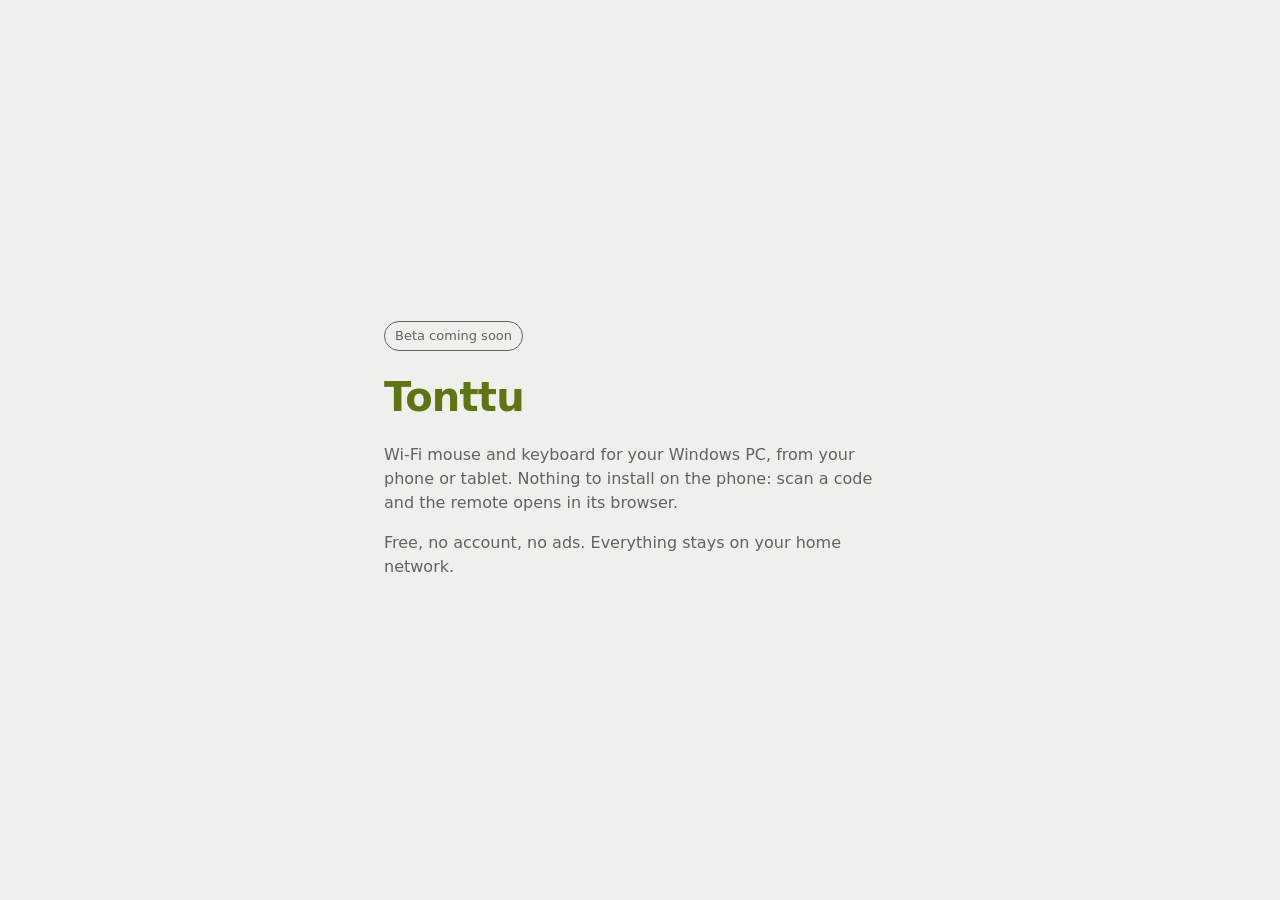
==== index.html @ bb08ebac "Placeholder site" ====
﻿<!doctype html>
<html lang="en">
<head>
<meta charset="utf-8">
<meta name="viewport" content="width=device-width, initial-scale=1">
<title>Tonttu</title>
<meta name="description" content="Tonttu: Wi-Fi mouse and keyboard for your Windows PC, from your phone or tablet.">
<style>
  :root { color-scheme: dark; --bg: #0A0B0D; --txt: #EDEEF0; --sub: #8B9099; --lime: #C8F135; }
  @media (prefers-color-scheme: light) { :root { color-scheme: light; --bg: #EFEFEB; --txt: #15161A; --sub: #5E636B; --lime: #5F7414; } }
  html, body { margin: 0; background: var(--bg); color: var(--txt); font: 16px/1.5 "Segoe UI Variable Text", "Segoe UI", system-ui, sans-serif; }
  main { min-height: 100vh; display: flex; flex-direction: column; justify-content: center; align-items: flex-start; gap: 16px; padding: 48px 24px; max-width: 560px; margin: 0 auto; box-sizing: border-box; }
  h1 { font-size: 40px; margin: 0; letter-spacing: -0.02em; }
  h1 span { color: var(--lime); }
  p { margin: 0; color: var(--sub); }
  .tag { font-size: 13px; padding: 4px 10px; border-radius: 999px; border: 1px solid var(--sub); color: var(--sub); }
</style>
</head>
<body>
<main>
  <span class="tag">Beta coming soon</span>
  <h1><span>Tonttu</span></h1>
  <p>Wi-Fi mouse and keyboard for your Windows PC, from your phone or tablet. Nothing to install on the phone: scan a code and the remote opens in its browser.</p>
  <p>Free, no account, no ads. Everything stays on your home network.</p>
</main>
</body>
</html>
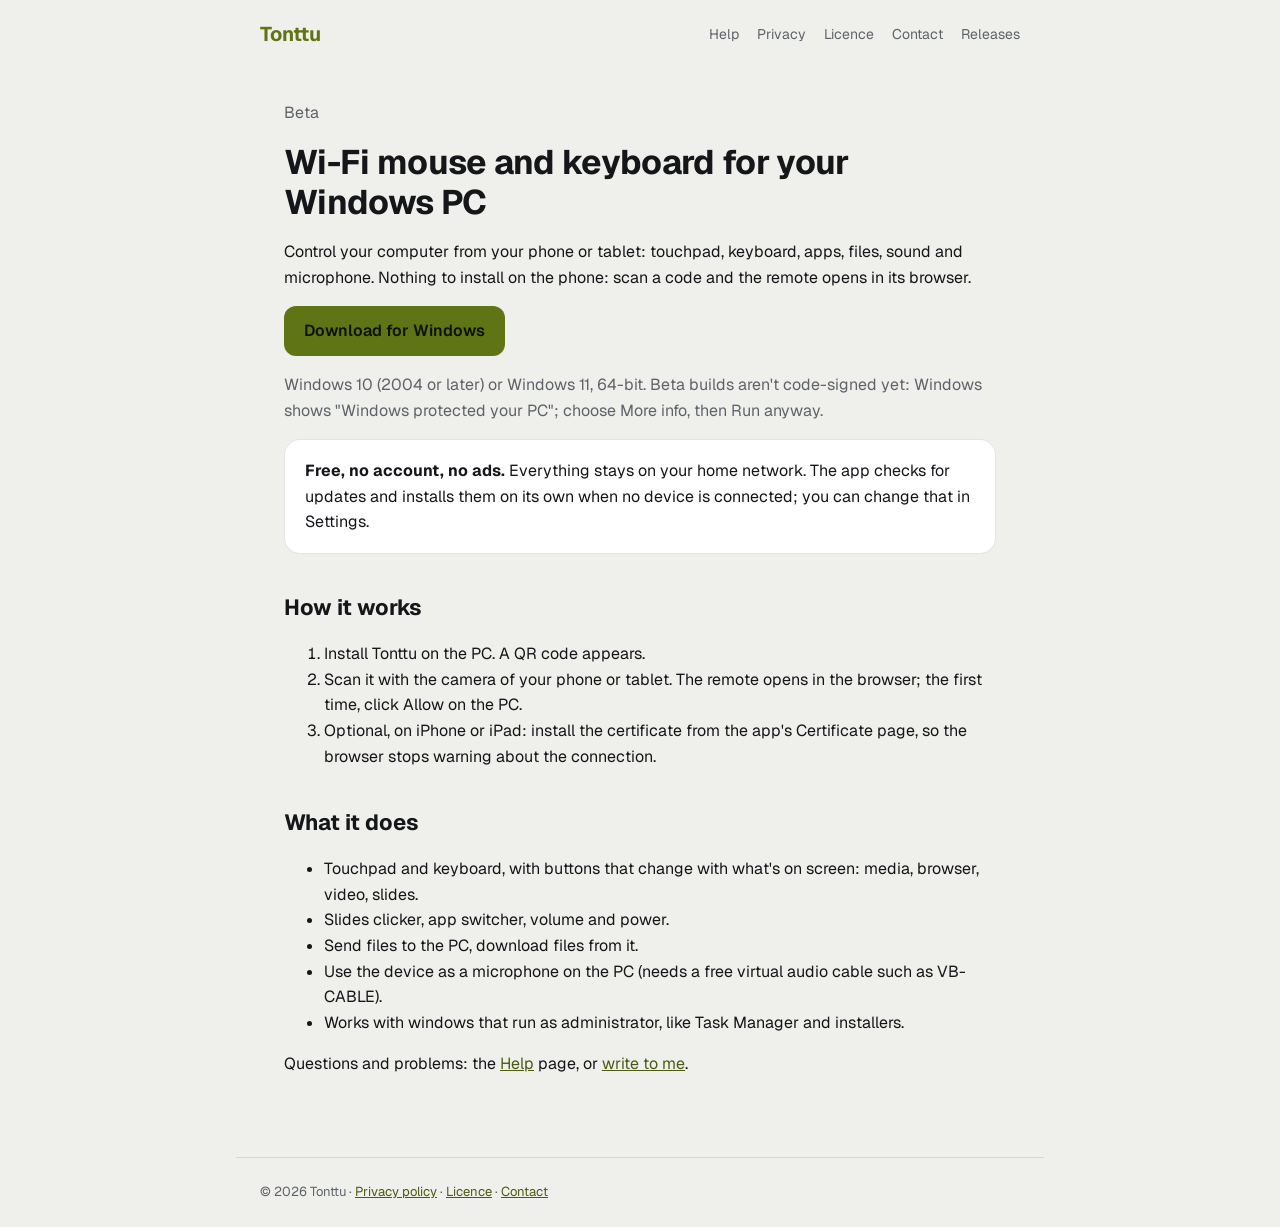
==== commit bc687059: "Update manifest: beta 1.0.1-beta.2" ====
--- a/index.html
+++ b/index.html
@@ -1,27 +1,72 @@
-﻿<!doctype html>
+<!doctype html>
 <html lang="en">
 <head>
 <meta charset="utf-8">
 <meta name="viewport" content="width=device-width, initial-scale=1">
-<title>Tonttu</title>
+<meta name="color-scheme" content="dark light">
+<title>Wi-Fi mouse and keyboard for your Windows PC · Tonttu</title>
 <meta name="description" content="Tonttu: Wi-Fi mouse and keyboard for your Windows PC, from your phone or tablet.">
+<link rel="stylesheet" href="/desktop/fonts.css">
 <style>
-  :root { color-scheme: dark; --bg: #0A0B0D; --txt: #EDEEF0; --sub: #8B9099; --lime: #C8F135; }
-  @media (prefers-color-scheme: light) { :root { color-scheme: light; --bg: #EFEFEB; --txt: #15161A; --sub: #5E636B; --lime: #5F7414; } }
-  html, body { margin: 0; background: var(--bg); color: var(--txt); font: 16px/1.5 "Segoe UI Variable Text", "Segoe UI", system-ui, sans-serif; }
-  main { min-height: 100vh; display: flex; flex-direction: column; justify-content: center; align-items: flex-start; gap: 16px; padding: 48px 24px; max-width: 560px; margin: 0 auto; box-sizing: border-box; }
-  h1 { font-size: 40px; margin: 0; letter-spacing: -0.02em; }
-  h1 span { color: var(--lime); }
-  p { margin: 0; color: var(--sub); }
-  .tag { font-size: 13px; padding: 4px 10px; border-radius: 999px; border: 1px solid var(--sub); color: var(--sub); }
+  :root { color-scheme: dark; --bg: #0A0B0D; --s1: #15161A; --line: rgba(255,255,255,0.09); --txt: #EDEEF0; --sub: #8B9099; --lime: #C8F135; --link: #C8F135; }
+  @media (prefers-color-scheme: light) { :root { color-scheme: light; --bg: #EFEFEB; --s1: #FFFFFF; --line: rgba(0,0,0,0.1); --txt: #15161A; --sub: #5E636B; --lime: #5F7414; --link: #4A5A10; } }
+  html, body { margin: 0; background: var(--bg); color: var(--txt); font: 16px/1.6 Geist, "Segoe UI Variable Text", "Segoe UI", system-ui, sans-serif; }
+  a { color: var(--link); }
+  header { display: flex; align-items: center; justify-content: space-between; gap: 16px; padding: 18px 24px; max-width: 760px; margin: 0 auto; }
+  header a.brand { font-weight: 700; font-size: 20px; color: var(--txt); text-decoration: none; }
+  header a.brand span { color: var(--lime); }
+  nav { display: flex; gap: 18px; flex-wrap: wrap; font-size: 14px; }
+  nav a { color: var(--sub); text-decoration: none; }
+  nav a:hover { color: var(--txt); }
+  main { max-width: 760px; margin: 0 auto; padding: 8px 24px 64px; box-sizing: border-box; }
+  h1 { font-size: 34px; line-height: 1.2; letter-spacing: -0.02em; margin: 16px 0 8px; }
+  h2 { font-size: 22px; margin: 36px 0 8px; }
+  h3 { font-size: 17px; margin: 24px 0 6px; }
+  p, li { color: var(--txt); }
+  table { border-collapse: collapse; width: 100%; margin: 12px 0; font-size: 15px; }
+  th, td { text-align: left; vertical-align: top; padding: 8px 10px; border-bottom: 1px solid var(--line); }
+  th { color: var(--sub); font-weight: 600; }
+  code { font-family: "Geist Mono", ui-monospace, Consolas, monospace; font-size: 14px; }
+  .btn { display: inline-block; padding: 12px 20px; border-radius: 12px; background: var(--lime); color: #0E1206; font-weight: 600; text-decoration: none; }
+  .sub { color: var(--sub); }
+  .card { background: var(--s1); border: 1px solid var(--line); border-radius: 16px; padding: 18px 20px; margin: 16px 0; }
+  footer { max-width: 760px; margin: 0 auto; padding: 24px; color: var(--sub); font-size: 13px; border-top: 1px solid var(--line); }
+  @media (max-width: 480px) { h1 { font-size: 28px; } header { flex-direction: column; align-items: flex-start; } }
 </style>
 </head>
 <body>
+<header>
+  <a class="brand" href="/"><span>Tonttu</span></a>
+  <nav><a href="/help">Help</a><a href="/privacy">Privacy</a><a href="/licence">Licence</a><a href="/contact">Contact</a><a href="https://github.com/vlinkevych/TonttuRemote/releases">Releases</a></nav>
+</header>
 <main>
-  <span class="tag">Beta coming soon</span>
-  <h1><span>Tonttu</span></h1>
-  <p>Wi-Fi mouse and keyboard for your Windows PC, from your phone or tablet. Nothing to install on the phone: scan a code and the remote opens in its browser.</p>
-  <p>Free, no account, no ads. Everything stays on your home network.</p>
+<p class="sub" style="margin:24px 0 0">Beta</p>
+<h1>Wi-Fi mouse and keyboard for your Windows PC</h1>
+<p>Control your computer from your phone or tablet: touchpad, keyboard, apps, files, sound and microphone. Nothing to install on the phone: scan a code and the remote opens in its browser.</p>
+<p><a class="btn" href="https://github.com/vlinkevych/TonttuRemote/releases/latest">Download for Windows</a></p>
+<p class="sub">Windows 10 (2004 or later) or Windows 11, 64-bit. Beta builds aren't code-signed yet: Windows shows "Windows protected your PC"; choose More info, then Run anyway.</p>
+
+<div class="card"><strong>Free, no account, no ads.</strong> Everything stays on your home network. The app checks for updates and installs them on its own when no device is connected; you can change that in Settings.</div>
+
+<h2>How it works</h2>
+<ol>
+  <li>Install Tonttu on the PC. A QR code appears.</li>
+  <li>Scan it with the camera of your phone or tablet. The remote opens in the browser; the first time, click Allow on the PC.</li>
+  <li>Optional, on iPhone or iPad: install the certificate from the app's Certificate page, so the browser stops warning about the connection.</li>
+</ol>
+
+<h2>What it does</h2>
+<ul>
+  <li>Touchpad and keyboard, with buttons that change with what's on screen: media, browser, video, slides.</li>
+  <li>Slides clicker, app switcher, volume and power.</li>
+  <li>Send files to the PC, download files from it.</li>
+  <li>Use the device as a microphone on the PC (needs a free virtual audio cable such as VB-CABLE).</li>
+  <li>Works with windows that run as administrator, like Task Manager and installers.</li>
+</ul>
+
+<p>Questions and problems: the <a href="/help">Help</a> page, or <a href="/contact">write to me</a>.</p>
+
 </main>
+<footer>© 2026 Tonttu · <a href="/privacy">Privacy policy</a> · <a href="/licence">Licence</a> · <a href="/contact">Contact</a></footer>
 </body>
 </html>
--- a/desktop/fonts.css
+++ b/desktop/fonts.css
@@ -0,0 +1,13 @@
+/* Geist and Geist Mono (SIL Open Font License, fonts/OFL.txt), served by the app itself. */
+@font-face {
+  font-family: Geist;
+  src: url("/desktop/fonts/Geist.woff2") format("woff2");
+  font-weight: 100 900;
+  font-display: swap;
+}
+@font-face {
+  font-family: "Geist Mono";
+  src: url("/desktop/fonts/GeistMono.woff2") format("woff2");
+  font-weight: 100 900;
+  font-display: swap;
+}
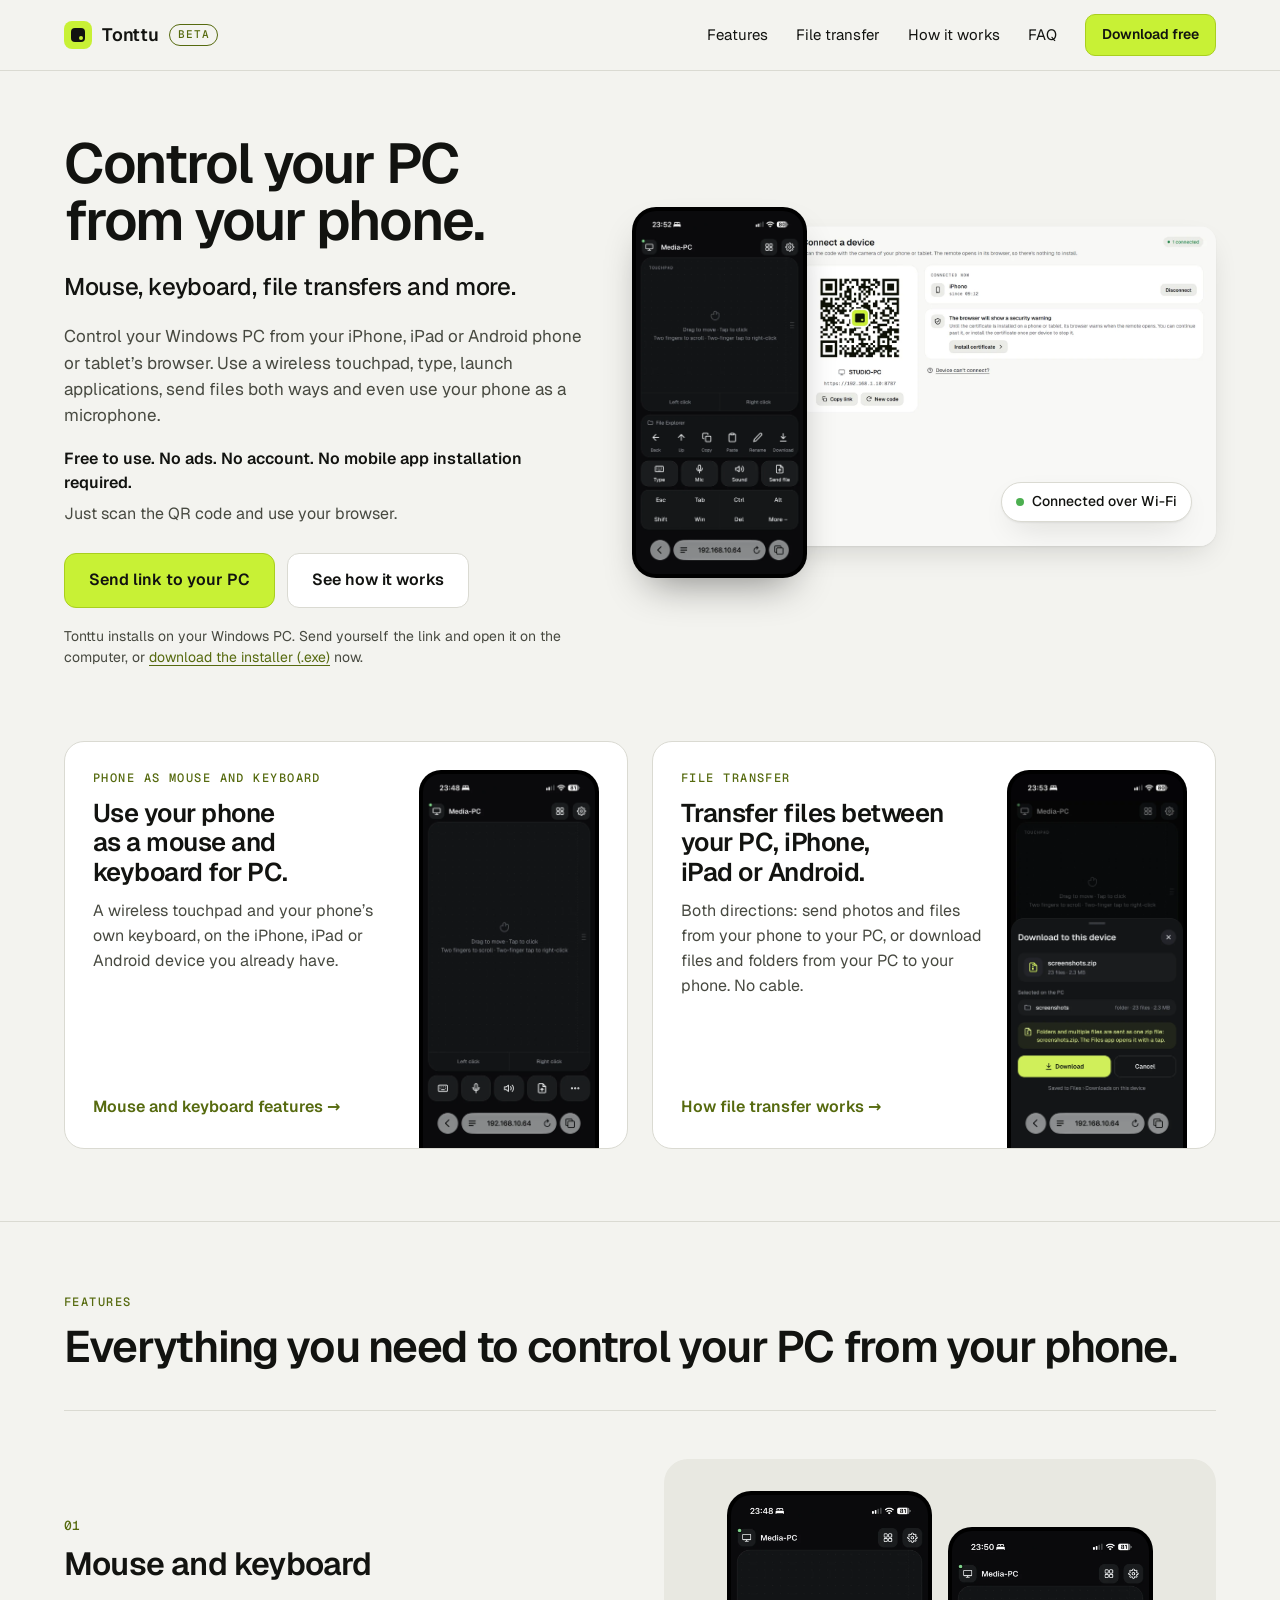
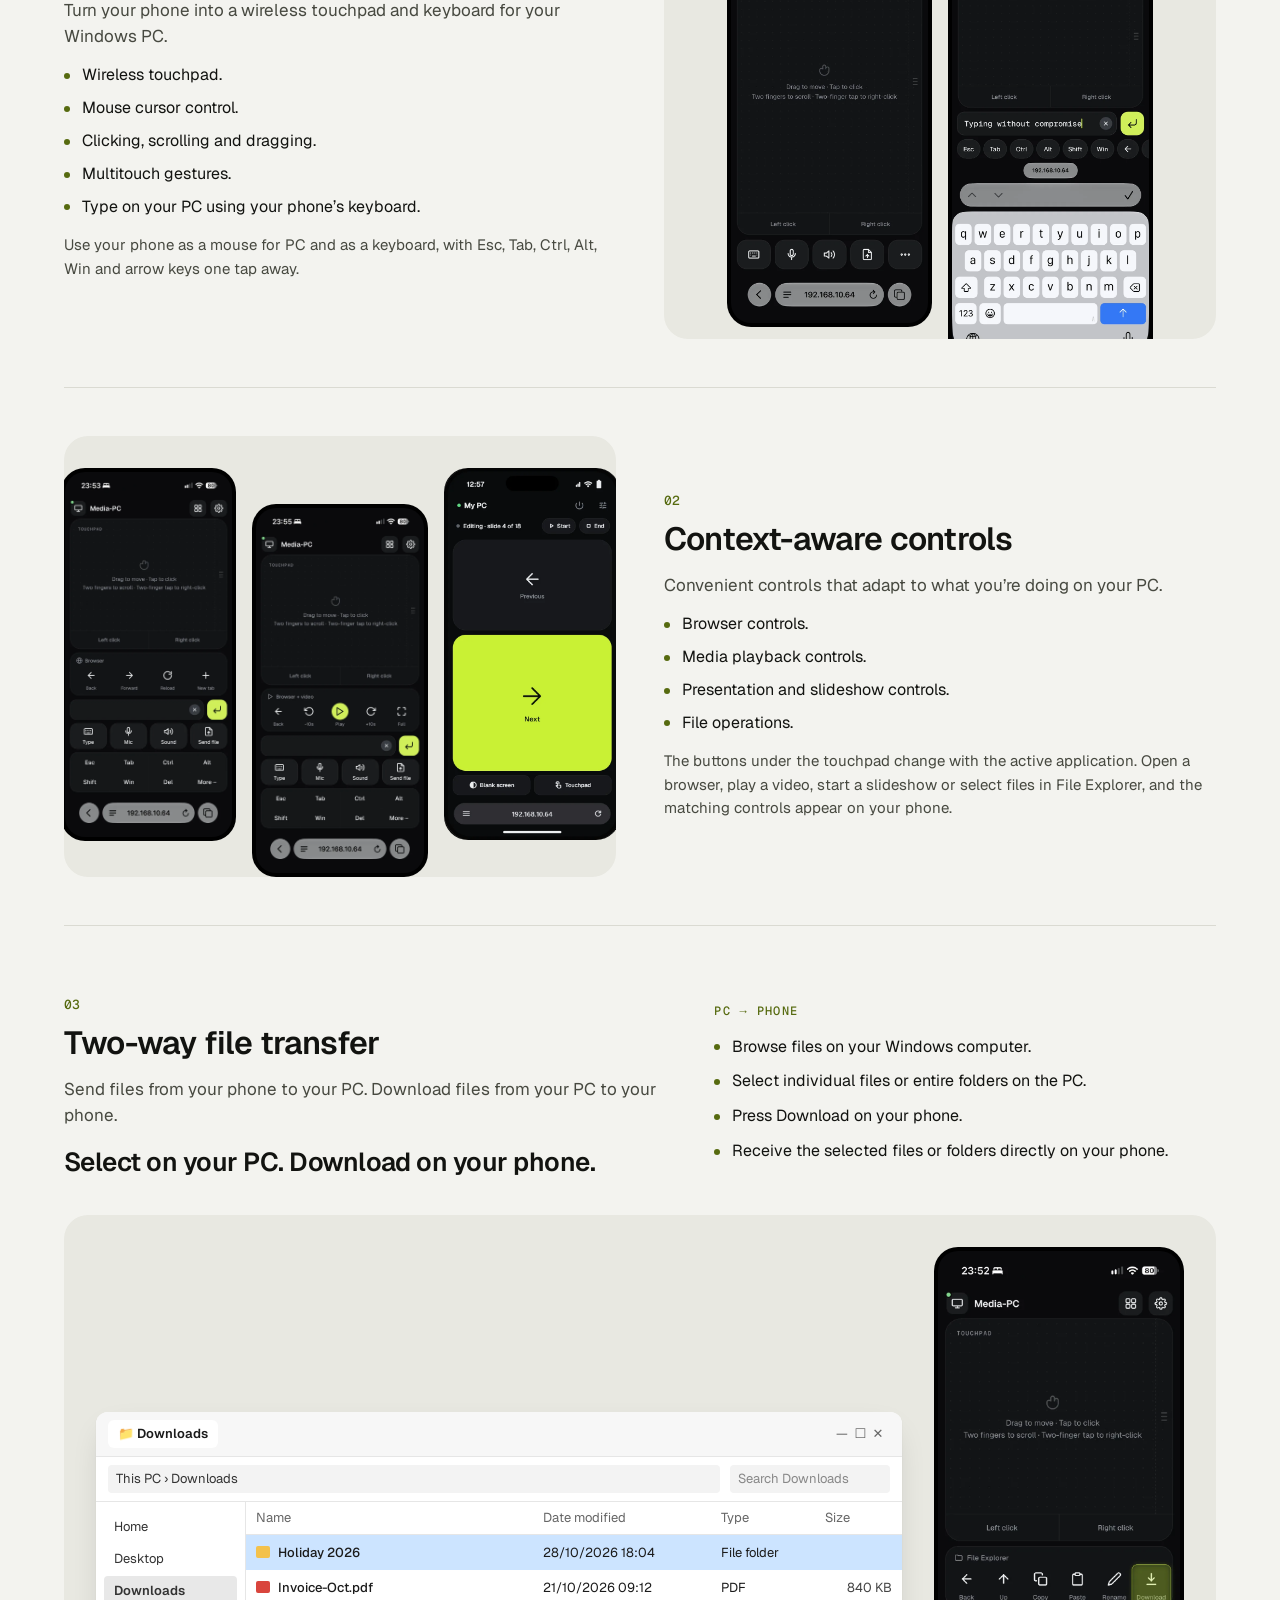
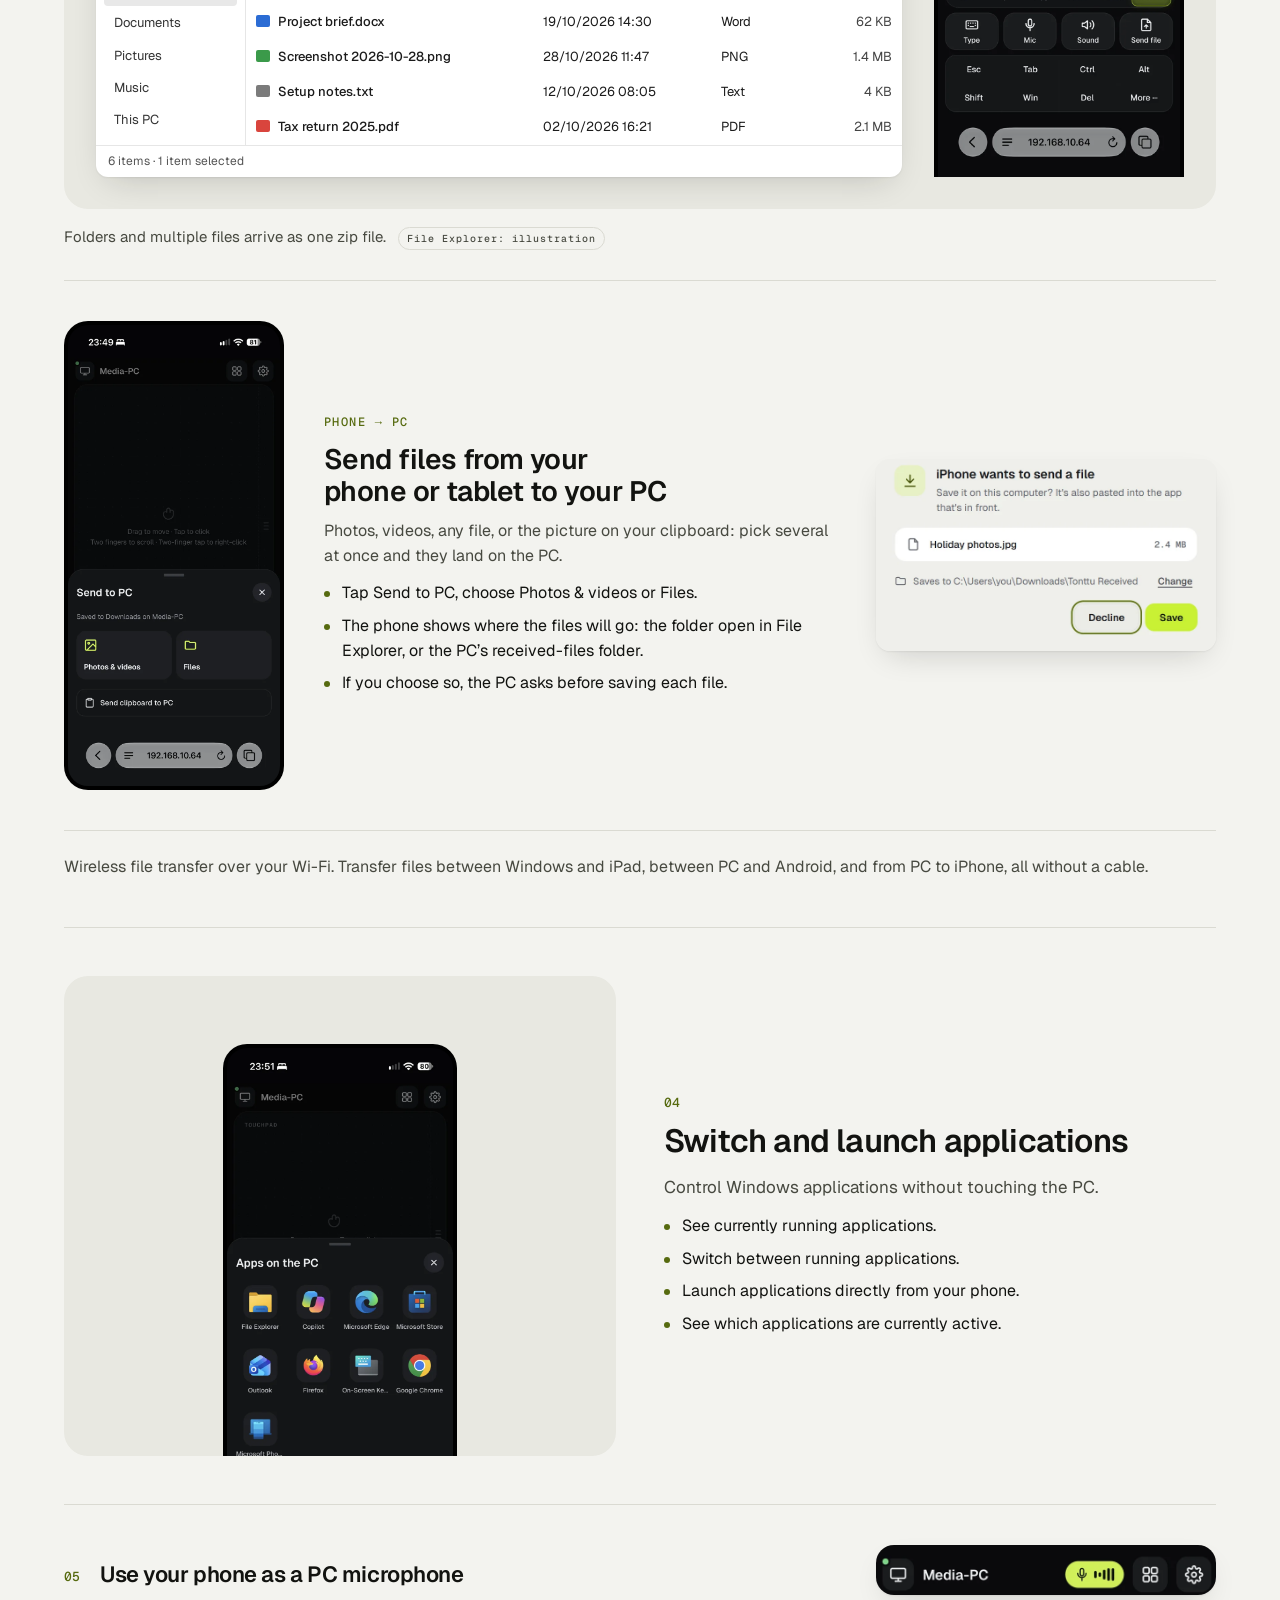
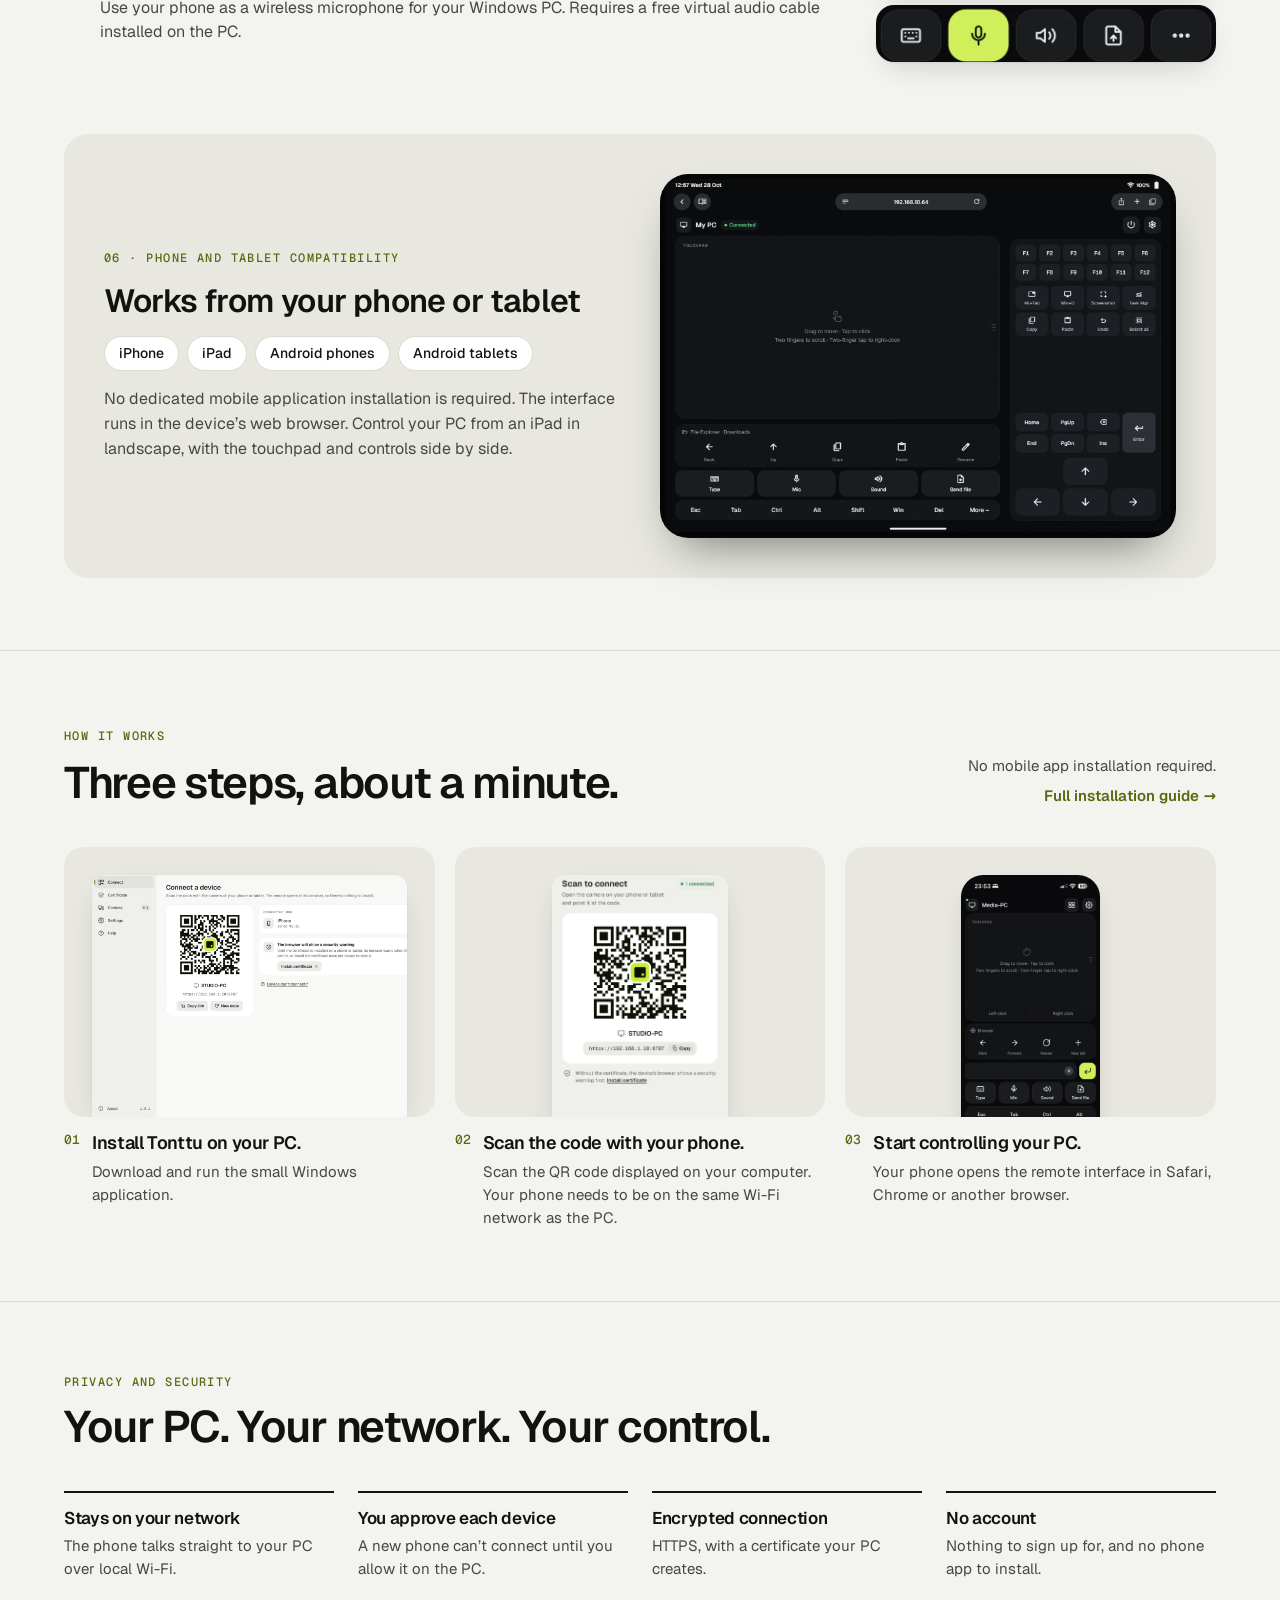
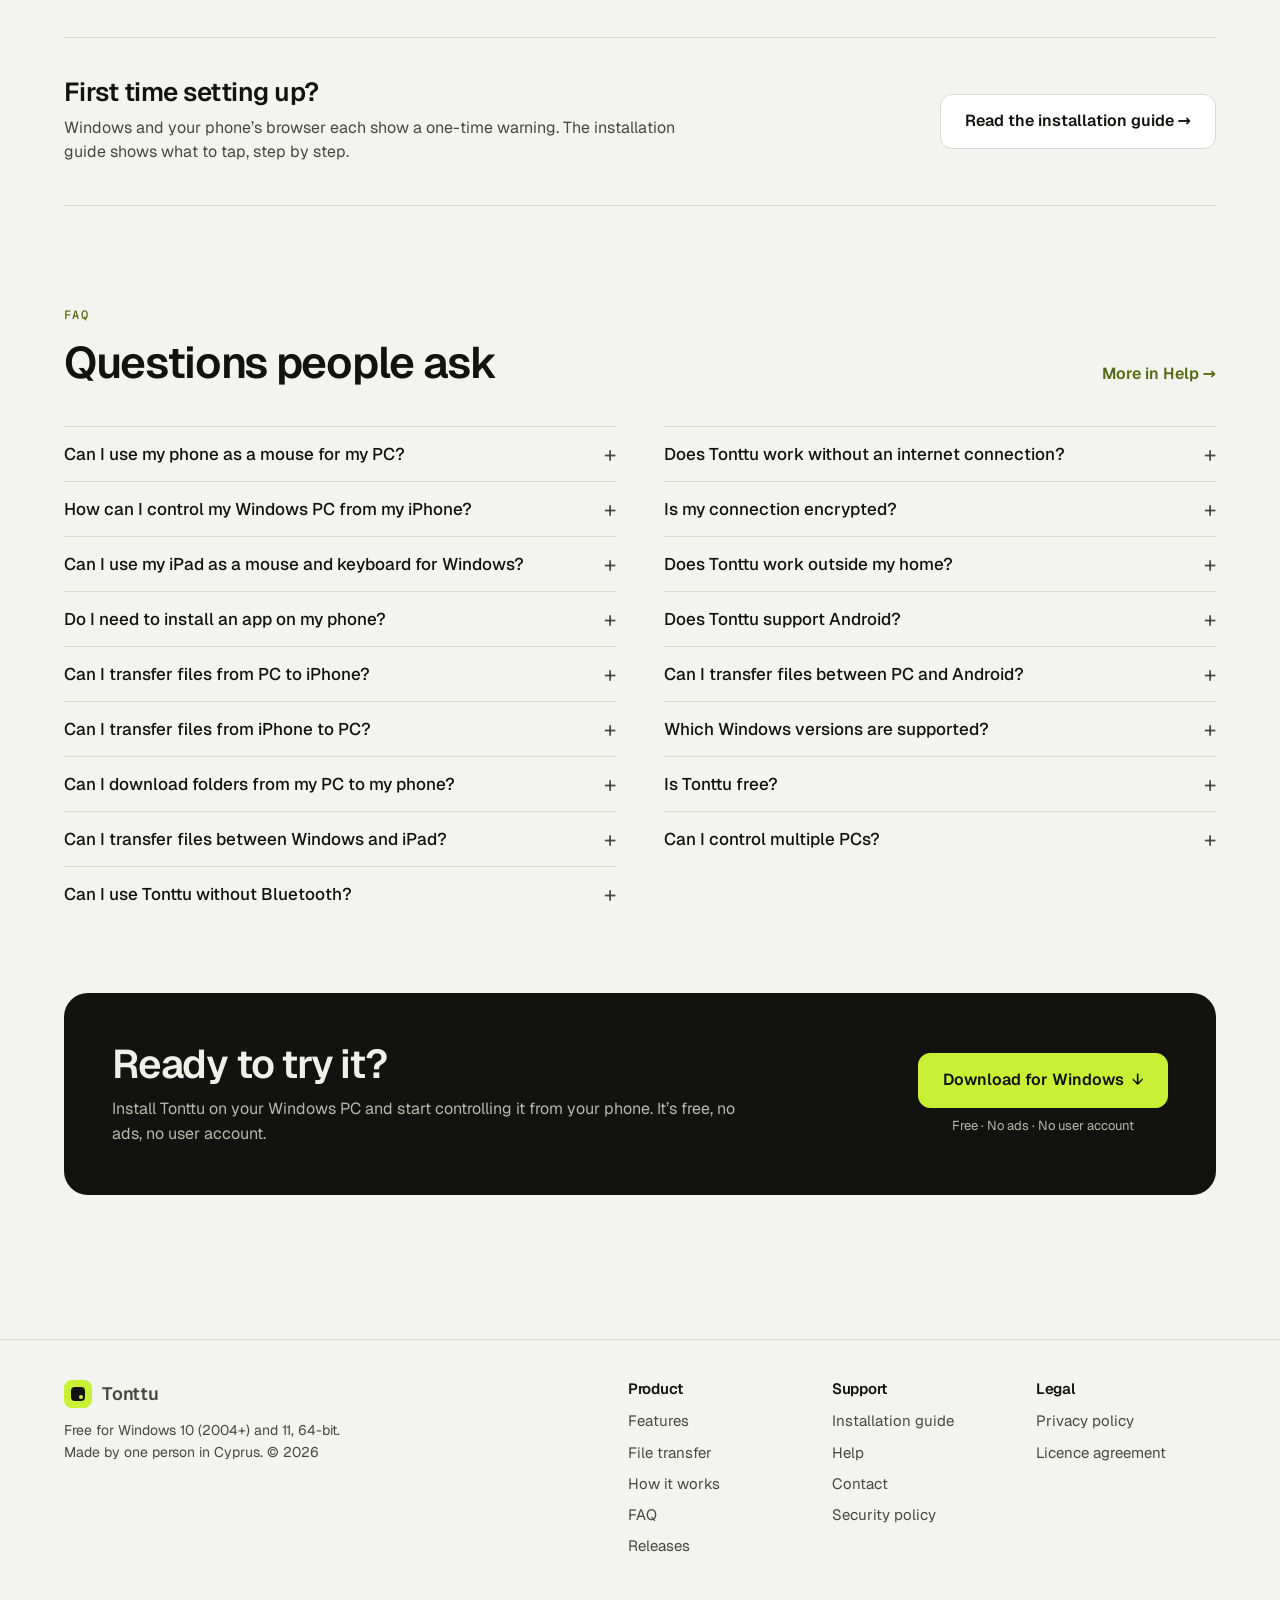
==== commit 0166b8b3: "Update manifest: beta 1.0.1-beta.3" ====
--- a/index.html
+++ b/index.html
@@ -1,72 +1,338 @@
 <!doctype html>
-<html lang="en">
+<html lang="en" data-releases="https://github.com/vlinkevych/TonttuRemote/releases">
 <head>
 <meta charset="utf-8">
 <meta name="viewport" content="width=device-width, initial-scale=1">
-<meta name="color-scheme" content="dark light">
-<title>Wi-Fi mouse and keyboard for your Windows PC · Tonttu</title>
-<meta name="description" content="Tonttu: Wi-Fi mouse and keyboard for your Windows PC, from your phone or tablet.">
+<meta name="color-scheme" content="light dark">
+<meta name="theme-color" content="#F3F3EF" media="(prefers-color-scheme: light)">
+<meta name="theme-color" content="#0A0B0D" media="(prefers-color-scheme: dark)">
+<title>Free Phone Mouse, Keyboard & File Transfer for PC | Tonttu</title>
+<meta name="description" content="Turn your iPhone, iPad or Android phone into a free wireless mouse and keyboard for your Windows PC, and transfer files both ways. No phone app required.">
+<link rel="canonical" href="https://tontturemote.app/">
+<meta property="og:title" content="Free Phone Mouse, Keyboard & File Transfer for PC | Tonttu">
+<meta property="og:description" content="Turn your iPhone, iPad or Android phone into a free wireless mouse and keyboard for your Windows PC, and transfer files both ways. No phone app required.">
+<meta property="og:url" content="https://tontturemote.app/">
+<meta property="og:type" content="website">
+<meta property="og:image" content="https://tontturemote.app/assets/img/pc-connect-light.webp">
+<link rel="icon" href="/favicon.ico" sizes="any">
+<link rel="icon" href="/favicon-32.png" type="image/png" sizes="32x32">
+<link rel="apple-touch-icon" href="/favicon.png">
 <link rel="stylesheet" href="/desktop/fonts.css">
-<style>
-  :root { color-scheme: dark; --bg: #0A0B0D; --s1: #15161A; --line: rgba(255,255,255,0.09); --txt: #EDEEF0; --sub: #8B9099; --lime: #C8F135; --link: #C8F135; }
-  @media (prefers-color-scheme: light) { :root { color-scheme: light; --bg: #EFEFEB; --s1: #FFFFFF; --line: rgba(0,0,0,0.1); --txt: #15161A; --sub: #5E636B; --lime: #5F7414; --link: #4A5A10; } }
-  html, body { margin: 0; background: var(--bg); color: var(--txt); font: 16px/1.6 Geist, "Segoe UI Variable Text", "Segoe UI", system-ui, sans-serif; }
-  a { color: var(--link); }
-  header { display: flex; align-items: center; justify-content: space-between; gap: 16px; padding: 18px 24px; max-width: 760px; margin: 0 auto; }
-  header a.brand { font-weight: 700; font-size: 20px; color: var(--txt); text-decoration: none; }
-  header a.brand span { color: var(--lime); }
-  nav { display: flex; gap: 18px; flex-wrap: wrap; font-size: 14px; }
-  nav a { color: var(--sub); text-decoration: none; }
-  nav a:hover { color: var(--txt); }
-  main { max-width: 760px; margin: 0 auto; padding: 8px 24px 64px; box-sizing: border-box; }
-  h1 { font-size: 34px; line-height: 1.2; letter-spacing: -0.02em; margin: 16px 0 8px; }
-  h2 { font-size: 22px; margin: 36px 0 8px; }
-  h3 { font-size: 17px; margin: 24px 0 6px; }
-  p, li { color: var(--txt); }
-  table { border-collapse: collapse; width: 100%; margin: 12px 0; font-size: 15px; }
-  th, td { text-align: left; vertical-align: top; padding: 8px 10px; border-bottom: 1px solid var(--line); }
-  th { color: var(--sub); font-weight: 600; }
-  code { font-family: "Geist Mono", ui-monospace, Consolas, monospace; font-size: 14px; }
-  .btn { display: inline-block; padding: 12px 20px; border-radius: 12px; background: var(--lime); color: #0E1206; font-weight: 600; text-decoration: none; }
-  .sub { color: var(--sub); }
-  .card { background: var(--s1); border: 1px solid var(--line); border-radius: 16px; padding: 18px 20px; margin: 16px 0; }
-  footer { max-width: 760px; margin: 0 auto; padding: 24px; color: var(--sub); font-size: 13px; border-top: 1px solid var(--line); }
-  @media (max-width: 480px) { h1 { font-size: 28px; } header { flex-direction: column; align-items: flex-start; } }
-</style>
+<link rel="stylesheet" href="/assets/site.css">
 </head>
 <body>
-<header>
-  <a class="brand" href="/"><span>Tonttu</span></a>
-  <nav><a href="/help">Help</a><a href="/privacy">Privacy</a><a href="/licence">Licence</a><a href="/contact">Contact</a><a href="https://github.com/vlinkevych/TonttuRemote/releases">Releases</a></nav>
+<header class="site-header">
+  <div class="wrap">
+    <div class="brand-group"><a class="brand" href="/"><span class="logo"><i></i></span><b>Tonttu</b></a>
+    <a class="beta" href="https://github.com/vlinkevych/TonttuRemote/releases" title="Tonttu is in beta. See the release notes.">BETA</a></div>
+    <button class="nav-toggle" type="button" aria-label="Menu" aria-expanded="false">☰</button>
+    <nav class="site-nav" aria-label="Site">
+      <a href="/#features">Features</a>
+      <a href="/#files">File transfer</a>
+      <a href="/#how">How it works</a>
+      <a href="/#faq">FAQ</a>
+      <a class="btn primary small" href="https://github.com/vlinkevych/TonttuRemote/releases/latest" data-dl-link data-umami-event="download" data-umami-event-place="header">Download free</a>
+    </nav>
+  </div>
 </header>
 <main>
-<p class="sub" style="margin:24px 0 0">Beta</p>
-<h1>Wi-Fi mouse and keyboard for your Windows PC</h1>
-<p>Control your computer from your phone or tablet: touchpad, keyboard, apps, files, sound and microphone. Nothing to install on the phone: scan a code and the remote opens in its browser.</p>
-<p><a class="btn" href="https://github.com/vlinkevych/TonttuRemote/releases/latest">Download for Windows</a></p>
-<p class="sub">Windows 10 (2004 or later) or Windows 11, 64-bit. Beta builds aren't code-signed yet: Windows shows "Windows protected your PC"; choose More info, then Run anyway.</p>
-
-<div class="card"><strong>Free, no account, no ads.</strong> Everything stays on your home network. The app checks for updates and installs them on its own when no device is connected; you can change that in Settings.</div>
-
-<h2>How it works</h2>
-<ol>
-  <li>Install Tonttu on the PC. A QR code appears.</li>
-  <li>Scan it with the camera of your phone or tablet. The remote opens in the browser; the first time, click Allow on the PC.</li>
-  <li>Optional, on iPhone or iPad: install the certificate from the app's Certificate page, so the browser stops warning about the connection.</li>
-</ol>
-
-<h2>What it does</h2>
-<ul>
-  <li>Touchpad and keyboard, with buttons that change with what's on screen: media, browser, video, slides.</li>
-  <li>Slides clicker, app switcher, volume and power.</li>
-  <li>Send files to the PC, download files from it.</li>
-  <li>Use the device as a microphone on the PC (needs a free virtual audio cable such as VB-CABLE).</li>
-  <li>Works with windows that run as administrator, like Task Manager and installers.</li>
-</ul>
-
-<p>Questions and problems: the <a href="/help">Help</a> page, or <a href="/contact">write to me</a>.</p>
+<section class="hero wrap">
+  <div class="hero-text">
+    <h1 class="h-display">Control your PC from your phone.</h1>
+    <p class="sub">Mouse, keyboard, file transfers and more.</p>
+    <p class="lead">Control your Windows PC from your iPhone, iPad or Android phone or tablet’s browser. Use a wireless touchpad, type, launch applications, send files both ways and even use your phone as a microphone.</p>
+    <p class="strong">Free to use. No ads. No account. No mobile app installation required.</p>
+    <p class="muted">Just scan the QR code and use your browser.</p>
+    <div class="cta-row">
+      <a class="btn primary" href="https://github.com/vlinkevych/TonttuRemote/releases/latest" data-dl-link data-dl-main data-umami-event="download" data-umami-event-place="hero">Download for Windows <span class="arrow">↓</span></a>
+      <a class="btn secondary" href="#how" data-umami-event="see-how">See how it works</a>
+    </div>
+    <p class="cta-note">Tonttu installs on your Windows PC. Send yourself the link and open it on the computer, or <a href="https://github.com/vlinkevych/TonttuRemote/releases/latest" data-dl-link>download the installer (.exe)</a> now.</p>
+  </div>
+  <div class="hero-visual">
+    <picture class="pc">
+      <source srcset="/assets/img/pc-connect-dark.webp" media="(prefers-color-scheme: dark)">
+      <img src="/assets/img/pc-connect-light.webp" width="1400" height="876" alt="Tonttu on Windows: the Connect page with the QR code and a connected iPhone" fetchpriority="high">
+    </picture>
+    <div class="phone"><img src="/assets/img/phone-explorer.webp" width="720" height="1565" alt="iPhone used as a mouse for a Windows PC, with File Explorer controls under the touchpad"></div>
+    <span class="pill"><span class="dot"></span>Connected over Wi-Fi</span>
+  </div>
+</section>
+
+<section class="cards wrap">
+  <a class="card" href="#mouse">
+    <div class="text">
+      <span class="eyebrow">Phone as mouse and keyboard</span>
+      <h2>Use your phone as a mouse and keyboard for PC.</h2>
+      <p class="muted">A wireless touchpad and your phone’s own keyboard, on the iPhone, iPad or Android device you already have.</p>
+      <span class="link">Mouse and keyboard features →</span>
+    </div>
+    <div class="shot"><img src="/assets/img/phone-touchpad.webp" width="720" height="1565" alt="The touchpad on the phone" loading="lazy"></div>
+  </a>
+  <a class="card" href="#files">
+    <div class="text">
+      <span class="eyebrow">File transfer</span>
+      <h2>Transfer files between your PC, iPhone, iPad or Android.</h2>
+      <p class="muted">Both directions: send photos and files from your phone to your PC, or download files and folders from your PC to your phone. No cable.</p>
+      <span class="link">How file transfer works →</span>
+    </div>
+    <div class="shot"><img src="/assets/img/phone-download.webp" width="720" height="1565" alt="Downloading a folder from the PC to the iPhone" loading="lazy"></div>
+  </a>
+</section>
+
+<section class="section" id="features">
+  <div class="wrap">
+    <div class="section-head">
+      <span class="eyebrow">Features</span>
+      <h2 class="h-section">Everything you need to control your PC from your phone.</h2>
+    </div>
+
+    <div class="feature" id="mouse">
+      <div class="text">
+        <span class="num">01</span>
+        <h3>Mouse and keyboard</h3>
+        <p class="lead">Turn your phone into a wireless touchpad and keyboard for your Windows PC.</p>
+        <ul>
+          <li>Wireless touchpad.</li>
+          <li>Mouse cursor control.</li>
+          <li>Clicking, scrolling and dragging.</li>
+          <li>Multitouch gestures.</li>
+          <li>Type on your PC using your phone’s keyboard.</li>
+        </ul>
+        <p class="note">Use your phone as a mouse for PC and as a keyboard, with Esc, Tab, Ctrl, Alt, Win and arrow keys one tap away.</p>
+      </div>
+      <div class="panel">
+        <div class="shot md up"><img src="/assets/img/phone-touchpad.webp" width="720" height="1565" alt="The touchpad: drag to move, tap to click, two fingers to scroll" loading="lazy"></div>
+        <div class="shot md"><img src="/assets/img/phone-keyboard.webp" width="720" height="1565" alt="Typing on the PC with the phone's keyboard" loading="lazy"></div>
+      </div>
+    </div>
+
+    <div class="feature flip">
+      <div class="text">
+        <span class="num">02</span>
+        <h3>Context-aware controls</h3>
+        <p class="lead">Convenient controls that adapt to what you’re doing on your PC.</p>
+        <ul>
+          <li>Browser controls.</li>
+          <li>Media playback controls.</li>
+          <li>Presentation and slideshow controls.</li>
+          <li>File operations.</li>
+        </ul>
+        <p class="note">The buttons under the touchpad change with the active application. Open a browser, play a video, start a slideshow or select files in File Explorer, and the matching controls appear on your phone.</p>
+      </div>
+      <div class="panel">
+        <div class="shot sm up"><img src="/assets/img/phone-browser.webp" width="720" height="1565" alt="Browser controls on the phone: back, forward, reload, new tab" loading="lazy"></div>
+        <div class="shot sm"><img src="/assets/img/phone-media.webp" width="720" height="1565" alt="Media playback controls for a video on the PC" loading="lazy"></div>
+        <div class="shot sm up mock"><img src="/assets/img/phone-slides.webp" width="584" height="1236" alt="Presentation remote: Previous and Next slide, blank screen (design mock-up)" loading="lazy"></div>
+      </div>
+    </div>
+
+    <div class="feature" id="files" style="display:block">
+      <div class="files-head">
+        <div class="text">
+          <span class="num">03</span>
+          <h3>Two-way file transfer</h3>
+          <p class="lead">Send files from your phone to your PC. Download files from your PC to your phone.</p>
+          <p class="tagline">Select on your PC. Download on your phone.</p>
+        </div>
+        <div>
+          <span class="eyebrow">PC → phone</span>
+          <ul class="steps" style="margin-top:12px">
+            <li>Browse files on your Windows computer.</li>
+            <li>Select individual files or entire folders on the PC.</li>
+            <li>Press Download on your phone.</li>
+            <li>Receive the selected files or folders directly on your phone.</li>
+          </ul>
+        </div>
+      </div>
+      <div class="files-demo">
+        <div class="explorer" role="img" aria-label="File Explorer on the PC with a folder selected">
+          <div class="bar"><span class="tab">📁 Downloads</span><span class="win">—☐✕</span></div>
+          <div class="addr"><span>This PC › Downloads</span><span class="search">Search Downloads</span></div>
+          <div class="body">
+            <div class="side"><span>Home</span><span>Desktop</span><span class="on">Downloads</span><span>Documents</span><span>Pictures</span><span>Music</span><span>This PC</span></div>
+            <table>
+              <thead><tr><th>Name</th><th>Date modified</th><th>Type</th><th>Size</th></tr></thead>
+              <tbody>
+                <tr class="sel"><td class="name"><span class="ic folder"></span>Holiday 2026</td><td>28/10/2026 18:04</td><td>File folder</td><td class="size"></td></tr>
+                <tr><td class="name"><span class="ic pdf"></span>Invoice-Oct.pdf</td><td>21/10/2026 09:12</td><td>PDF</td><td class="size">840 KB</td></tr>
+                <tr><td class="name"><span class="ic docx"></span>Project brief.docx</td><td>19/10/2026 14:30</td><td>Word</td><td class="size">62 KB</td></tr>
+                <tr><td class="name"><span class="ic png"></span>Screenshot 2026-10-28.png</td><td>28/10/2026 11:47</td><td>PNG</td><td class="size">1.4 MB</td></tr>
+                <tr><td class="name"><span class="ic"></span>Setup notes.txt</td><td>12/10/2026 08:05</td><td>Text</td><td class="size">4 KB</td></tr>
+                <tr><td class="name"><span class="ic pdf"></span>Tax return 2025.pdf</td><td>02/10/2026 16:21</td><td>PDF</td><td class="size">2.1 MB</td></tr>
+              </tbody>
+            </table>
+          </div>
+          <div class="status">6 items · 1 item selected</div>
+        </div>
+        <div class="shot"><img src="/assets/img/phone-explorer-tap.webp" width="720" height="1565" alt="The phone shows File Explorer controls; a tap on Download starts the transfer" loading="lazy"></div>
+      </div>
+      <p class="caption">Folders and multiple files arrive as one zip file. <span class="provisional" style="margin-left:8px">File Explorer: illustration</span></p>
+      <div class="send-row">
+        <div class="shot"><img src="/assets/img/phone-send.webp" width="720" height="1565" alt="Send to PC on the phone: photos and videos, files, or the clipboard" loading="lazy"></div>
+        <div class="text">
+          <span class="eyebrow">Phone → PC</span>
+          <h4>Send files from your phone or tablet to your PC</h4>
+          <p class="muted">Photos, videos, any file, or the picture on your clipboard: pick several at once and they land on the PC.</p>
+          <ul class="steps">
+            <li>Tap Send to PC, choose Photos &amp; videos or Files.</li>
+            <li>The phone shows where the files will go: the folder open in File Explorer, or the PC’s received-files folder.</li>
+            <li>If you choose so, the PC asks before saving each file.</li>
+          </ul>
+        </div>
+        <picture class="dialog">
+          <source srcset="/assets/img/pc-dialog-file-dark.webp" media="(prefers-color-scheme: dark)">
+          <img src="/assets/img/pc-dialog-file-light.webp" width="772" height="434" alt="The PC asks: Save or Decline an incoming file, showing its name, size and destination folder" loading="lazy">
+        </picture>
+      </div>
+      <p class="wide-note">Wireless file transfer over your Wi-Fi. Transfer files between Windows and iPad, between PC and Android, and from PC to iPhone, all without a cable.</p>
+    </div>
+
+    <div class="feature flip" id="apps">
+      <div class="text">
+        <span class="num">04</span>
+        <h3>Switch and launch applications</h3>
+        <p class="lead">Control Windows applications without touching the PC.</p>
+        <ul>
+          <li>See currently running applications.</li>
+          <li>Switch between running applications.</li>
+          <li>Launch applications directly from your phone.</li>
+          <li>See which applications are currently active.</li>
+        </ul>
+      </div>
+      <div class="panel">
+        <div class="shot lg"><img src="/assets/img/phone-apps.webp" width="720" height="1565" alt="Apps on the PC: switch to a running app or launch a pinned one" loading="lazy"></div>
+      </div>
+    </div>
+
+    <div class="row-feature" id="mic">
+      <div class="text">
+        <span class="num">05</span>
+        <div>
+          <h3>Use your phone as a PC microphone</h3>
+          <p class="muted">Use your phone as a wireless microphone for your Windows PC. Requires a free virtual audio cable installed on the PC.</p>
+        </div>
+      </div>
+      <div class="mic-shots"><img src="/assets/img/phone-mic-head.webp" width="720" height="104" alt="The phone's header while the microphone is on: a live level indicator next to the PC name" loading="lazy"><img src="/assets/img/phone-mic-bar.webp" width="720" height="122" alt="The button bar with the Mic button pressed" loading="lazy"></div>
+    </div>
+
+    <div class="compat" id="devices">
+      <div class="text">
+        <span class="eyebrow">06 · Phone and tablet compatibility</span>
+        <h3>Works from your phone or tablet</h3>
+        <div class="chips"><span>iPhone</span><span>iPad</span><span>Android phones</span><span>Android tablets</span></div>
+        <p class="muted">No dedicated mobile application installation is required. The interface runs in the device’s web browser. Control your PC from an iPad in landscape, with the touchpad and controls side by side.</p>
+      </div>
+      <div class="shot ipad"><img src="/assets/img/ipad-landscape.webp" width="1512" height="1065" alt="The remote on an iPad in landscape: touchpad and File Explorer controls on the left, function keys, shortcuts and arrows on the right (design mock-up)" loading="lazy"></div>
+    </div>
+  </div>
+</section>
+
+<section class="section" id="how">
+  <div class="wrap">
+    <div class="section-head row">
+      <div>
+        <span class="eyebrow">How it works</span>
+        <h2 class="h-section" style="margin-top:12px">Three steps, about a minute.</h2>
+      </div>
+      <div class="aside"><span>No mobile app installation required.</span><a class="link" href="/install" data-umami-event="install-guide" data-umami-event-place="how">Full installation guide →</a></div>
+    </div>
+    <div class="how">
+      <div class="step">
+        <div class="frame">
+          <picture><source srcset="/assets/img/pc-connect-dark.webp" media="(prefers-color-scheme: dark)"><img class="pc" src="/assets/img/pc-connect-light.webp" width="1400" height="876" alt="Tonttu installed on Windows" loading="lazy"></picture>
+        </div>
+        <div class="step-text"><span class="num">01</span><div><h3>Install Tonttu on your PC.</h3><p>Download and run the small Windows application.</p></div></div>
+      </div>
+      <div class="step">
+        <div class="frame">
+          <picture><source srcset="/assets/img/pc-qr-window-dark.webp" media="(prefers-color-scheme: dark)"><img class="qr" src="/assets/img/pc-qr-window-light.webp" width="737" height="1120" alt="The QR code window on the PC" loading="lazy"></picture>
+        </div>
+        <div class="step-text"><span class="num">02</span><div><h3>Scan the code with your phone.</h3><p>Scan the QR code displayed on your computer. Your phone needs to be on the same Wi-Fi network as the PC.</p></div></div>
+      </div>
+      <div class="step">
+        <div class="frame"><img class="phone" src="/assets/img/phone-browser.webp" width="720" height="1565" alt="The remote open in the phone's browser" loading="lazy"></div>
+        <div class="step-text"><span class="num">03</span><div><h3>Start controlling your PC.</h3><p>Your phone opens the remote interface in Safari, Chrome or another browser.</p></div></div>
+      </div>
+    </div>
+  </div>
+</section>
+
+<section class="section" id="privacy">
+  <div class="wrap">
+    <div class="section-head">
+      <span class="eyebrow">Privacy and security</span>
+      <h2 class="h-section">Your PC. Your network. Your control.</h2>
+    </div>
+    <div class="privacy">
+      <div><h3>Stays on your network</h3><p>The phone talks straight to your PC over local Wi-Fi.</p></div>
+      <div><h3>You approve each device</h3><p>A new phone can’t connect until you allow it on the PC.</p></div>
+      <div><h3>Encrypted connection</h3><p>HTTPS, with a certificate your PC creates.</p></div>
+      <div><h3>No account</h3><p>Nothing to sign up for, and no phone app to install.</p></div>
+    </div>
+    <div class="setup-row">
+      <div>
+        <h2>First time setting up?</h2>
+        <p>Windows and your phone’s browser each show a one-time warning. The installation guide shows what to tap, step by step.</p>
+      </div>
+      <a class="btn secondary" href="/install" data-umami-event="install-guide" data-umami-event-place="setup">Read the installation guide →</a>
+    </div>
+  </div>
+</section>
+
+<section class="section" id="faq" style="border-top:0;padding-top:24px">
+  <div class="wrap">
+    <div class="section-head row">
+      <div><span class="eyebrow">FAQ</span><h2 class="h-section" style="margin-top:12px">Questions people ask</h2></div>
+      <a class="link" href="/help" data-umami-event="help-link" data-umami-event-place="faq">More in Help →</a>
+    </div>
+    <div class="faq">
+      <details><summary><h3>Can I use my phone as a mouse for my PC?</h3></summary><p class="answer">Yes. Tonttu turns your phone screen into a touchpad for Windows: drag to move the cursor, tap to click, two fingers to scroll or right-click.</p></details>
+      <details><summary><h3>Does Tonttu work without an internet connection?</h3></summary><p class="answer">Yes. The phone and the PC talk over your local network, so they only need to be on the same Wi-Fi.</p></details>
+      <details><summary><h3>How can I control my Windows PC from my iPhone?</h3></summary><p class="answer">Install Tonttu on the PC, scan the QR code with the iPhone camera and allow the device on the PC. The remote opens in Safari.</p></details>
+      <details><summary><h3>Is my connection encrypted?</h3></summary><p class="answer">Yes. The connection uses HTTPS with a certificate your PC creates. That’s why the browser shows a warning the first time.</p></details>
+      <details><summary><h3>Can I use my iPad as a mouse and keyboard for Windows?</h3></summary><p class="answer">Yes. The remote works in Safari on iPad, with a landscape layout that keeps the touchpad and keys on screen together.</p></details>
+      <details><summary><h3>Does Tonttu work outside my home?</h3></summary><p class="answer">No. The phone and the PC need to be on the same network. Nothing goes over the internet.</p></details>
+      <details><summary><h3>Do I need to install an app on my phone?</h3></summary><p class="answer">No. The remote is a web page served by your PC and opens in your phone’s browser.</p></details>
+      <details><summary><h3>Does Tonttu support Android?</h3></summary><p class="answer">Yes. The remote opens in Chrome on Android phones and tablets, with the same touchpad, keyboard and controls.</p></details>
+      <details><summary><h3>Can I transfer files from PC to iPhone?</h3></summary><p class="answer">Yes. Select a file in File Explorer on the PC, then tap Download on the phone. It’s saved to Files › Downloads.</p></details>
+      <details><summary><h3>Can I transfer files between PC and Android?</h3></summary><p class="answer">Yes, both ways. Send to PC uploads from the phone, and Download saves files from the PC to the phone’s Downloads.</p></details>
+      <details><summary><h3>Can I transfer files from iPhone to PC?</h3></summary><p class="answer">Yes. Tap Send to PC and pick photos, videos or files. They land in the folder open on the PC, or in its received-files folder.</p></details>
+      <details><summary><h3>Which Windows versions are supported?</h3></summary><p class="answer">Windows 10 (version 2004 or later) and Windows 11, 64-bit.</p></details>
+      <details><summary><h3>Can I download folders from my PC to my phone?</h3></summary><p class="answer">Yes. Folders and multiple files are sent as one zip file, which the Files app opens with a tap.</p></details>
+      <details><summary><h3>Is Tonttu free?</h3></summary><p class="answer">Yes. It’s free, no ads, no user account.</p></details>
+      <details><summary><h3>Can I transfer files between Windows and iPad?</h3></summary><p class="answer">Yes, in both directions, the same way as on iPhone.</p></details>
+      <details><summary><h3>Can I control multiple PCs?</h3></summary><p class="answer">Install Tonttu on each PC. Each one shows its own QR code, and the remote shows the name of the PC it’s connected to.</p></details>
+      <details><summary><h3>Can I use Tonttu without Bluetooth?</h3></summary><p class="answer">Yes. Tonttu uses Wi-Fi, not Bluetooth, so there is nothing to pair in Bluetooth settings.</p></details>
+    </div>
+
+    <div class="cta">
+      <div>
+        <h2>Ready to try it?</h2>
+        <p>Install Tonttu on your Windows PC and start controlling it from your phone. It’s free, no ads, no user account.</p>
+      </div>
+      <div class="side">
+        <a class="btn primary" href="https://github.com/vlinkevych/TonttuRemote/releases/latest" data-dl-link data-umami-event="download" data-umami-event-place="bottom">Download for Windows <span class="arrow">↓</span></a>
+        <span class="muted">Free · No ads · No user account</span>
+      </div>
+    </div>
+  </div>
+</section>
 
 </main>
-<footer>© 2026 Tonttu · <a href="/privacy">Privacy policy</a> · <a href="/licence">Licence</a> · <a href="/contact">Contact</a></footer>
+<footer class="site-footer">
+  <div class="wrap">
+    <div class="brand-col">
+      <a class="brand" href="/"><span class="logo"><i></i></span><b>Tonttu</b></a>
+      <p>Free for Windows 10 (2004+) and 11, 64-bit.<br>Made by one person in Cyprus. © 2026</p>
+    </div>
+    <div><h4>Product</h4><ul><li><a href="/#features">Features</a></li><li><a href="/#files">File transfer</a></li><li><a href="/#how">How it works</a></li><li><a href="/#faq">FAQ</a></li><li><a href="https://github.com/vlinkevych/TonttuRemote/releases" data-umami-event="releases-link">Releases</a></li></ul></div>
+    <div><h4>Support</h4><ul><li><a href="/install">Installation guide</a></li><li><a href="/help" data-umami-event="help-link" data-umami-event-place="footer">Help</a></li><li><a href="/contact">Contact</a></li><li><a href="https://github.com/vlinkevych/TonttuRemote/blob/main/SECURITY.md">Security policy</a></li></ul></div>
+    <div><h4>Legal</h4><ul><li><a href="/privacy">Privacy policy</a></li><li><a href="/licence">Licence agreement</a></li></ul></div>
+  </div>
+</footer>
+<script src="/assets/site.js" defer></script>
+
+
 </body>
 </html>
--- a/assets/site.css
+++ b/assets/site.css
@@ -0,0 +1,395 @@
+/* Tonttu website. Tokens from design/website-design (handoff README); theme follows the system. */
+:root {
+  color-scheme: light dark;
+  --bg: #F3F3EF; --surface: #FFFFFF; --ink: #121310; --muted: #474940; --line: #DADAD2; --soft: #E8E8E1;
+  --accent: #566A0F; --lime: #C8F135; --onlime: #121310; --limeEdge: #A9CF1F; --tint: #F5F9E3; --tintEdge: #E2EBBF;
+  --shot: 0 1px 2px rgba(20,22,15,.06), 0 12px 32px -12px rgba(20,22,15,.2);
+  --danger: #B3261E;
+  --sans: Geist, system-ui, -apple-system, "Segoe UI", sans-serif;
+  --mono: "Geist Mono", ui-monospace, Consolas, monospace;
+}
+@media (prefers-color-scheme: dark) {
+  :root {
+    --bg: #0A0B0D; --surface: #131418; --ink: #F0F0EB; --muted: #B6B8B0; --line: #26282D; --soft: #17181C;
+    --accent: #C8F135; --lime: #C8F135; --onlime: #0A0B0D; --limeEdge: #C8F135; --tint: rgba(200,241,53,.06); --tintEdge: rgba(200,241,53,.2);
+    --shot: 0 0 0 1px #26282D, 0 16px 40px -16px rgba(0,0,0,.6);
+    --danger: #FF6B61;
+  }
+}
+
+* { box-sizing: border-box; }
+html { -webkit-text-size-adjust: 100%; text-size-adjust: 100%; scroll-behavior: smooth; }
+body { margin: 0; background: var(--bg); color: var(--ink); font: 16px/1.55 var(--sans); -webkit-font-smoothing: antialiased; }
+a { color: var(--accent); text-underline-offset: 3px; }
+a:hover { color: var(--ink); }
+img { max-width: 100%; height: auto; display: block; }
+h1, h2, h3, h4 { margin: 0; font-weight: 600; letter-spacing: -0.02em; line-height: 1.15; text-wrap: balance; }
+p { margin: 0; }
+ul, ol { margin: 0; padding: 0; list-style: none; }
+button { font: inherit; color: inherit; }
+:focus-visible { outline: 2px solid var(--accent); outline-offset: 3px; border-radius: 6px; }
+.visually-hidden { position: absolute; width: 1px; height: 1px; overflow: hidden; clip: rect(0 0 0 0); white-space: nowrap; }
+
+.wrap { max-width: 1280px; margin: 0 auto; padding: 0 64px; }
+@media (max-width: 900px) { .wrap { padding: 0 24px; } }
+@media (max-width: 480px) { .wrap { padding: 0 16px; } }
+
+/* Type */
+.eyebrow { font: 500 12px/1.4 var(--mono); letter-spacing: .12em; text-transform: uppercase; color: var(--accent); }
+.num { font: 500 13px/1 var(--mono); color: var(--accent); }
+.muted { color: var(--muted); }
+.lead { font-size: 18px; line-height: 1.55; color: var(--muted); }
+.mark { background: var(--lime); color: var(--onlime); padding: 0 .25em; border-radius: 4px; box-decoration-break: clone; -webkit-box-decoration-break: clone; }
+.h-display { font-size: clamp(36px, 5.2vw, 56px); line-height: 1.03; letter-spacing: -0.035em; }
+.h-section { font-size: clamp(30px, 3.6vw, 44px); line-height: 1.08; letter-spacing: -0.03em; }
+.h-card { font-size: clamp(24px, 2.4vw, 28px); line-height: 1.15; }
+.h-feature { font-size: clamp(26px, 2.6vw, 32px); line-height: 1.12; letter-spacing: -0.025em; }
+
+/* Buttons */
+.btn { display: inline-flex; align-items: center; justify-content: center; gap: 8px; padding: 14px 24px; border-radius: 12px; font-weight: 600; font-size: 16px; text-decoration: none; border: 1px solid transparent; cursor: pointer; white-space: nowrap; }
+.btn.primary { background: var(--lime); color: var(--onlime); border-color: var(--limeEdge); }
+.btn.primary:hover { filter: brightness(.96); color: var(--onlime); }
+.btn.secondary { background: var(--surface); color: var(--ink); border-color: var(--line); }
+.btn.secondary:hover { border-color: var(--muted); color: var(--ink); }
+.btn.small { padding: 9px 16px; font-size: 14px; border-radius: 10px; }
+.btn .arrow { font-weight: 500; }
+.link { color: var(--accent); font-weight: 600; text-decoration: none; }
+.link:hover { text-decoration: underline; color: var(--accent); }
+.key { display: inline-block; padding: 1px 8px; border: 1px solid var(--line); background: var(--surface); border-radius: 6px; font-weight: 600; font-size: .95em; }
+
+/* Header */
+.site-header { position: sticky; top: 0; z-index: 20; background: var(--bg); border-bottom: 1px solid var(--line); }
+.site-header .wrap { display: flex; align-items: center; justify-content: space-between; gap: 16px; padding-top: 14px; padding-bottom: 14px; }
+.brand-group { display: flex; align-items: center; gap: 10px; }
+.brand { display: flex; align-items: center; gap: 10px; text-decoration: none; color: var(--ink); }
+.logo { width: 28px; height: 28px; border-radius: 8px; background: var(--lime); display: grid; place-items: center; flex: 0 0 auto; }
+.logo i { width: 14px; height: 14px; border-radius: 4px; background: #121310; position: relative; display: block; }
+.logo i::after { content: ""; position: absolute; right: 2px; bottom: 2px; width: 4px; height: 4px; border-radius: 2px; background: #C8F135; }
+.brand b { font-size: 18px; font-weight: 600; letter-spacing: -0.01em; }
+.beta { font: 500 11px/1.4 var(--mono); letter-spacing: .08em; color: var(--accent); text-decoration: none; border: 1px solid var(--accent); border-radius: 999px; padding: 2px 8px; }
+.beta:hover { background: var(--tint); color: var(--accent); }
+.site-nav { display: flex; align-items: center; gap: 28px; font-size: 15px; white-space: nowrap; }
+.site-nav a { color: var(--ink); text-decoration: none; }
+.site-nav a:hover { color: var(--accent); }
+.nav-toggle { display: none; width: 40px; height: 40px; border: 1px solid var(--line); background: var(--surface); border-radius: 10px; font-size: 20px; line-height: 1; cursor: pointer; }
+@media (max-width: 900px) {
+  .site-nav { display: none; position: absolute; left: 0; right: 0; top: 100%; flex-direction: column; align-items: stretch; gap: 0; background: var(--bg); border-bottom: 1px solid var(--line); padding: 8px 24px 16px; }
+  .site-nav a { padding: 12px 0; border-top: 1px solid var(--line); }
+  .site-nav a.btn { margin-top: 12px; border-top: 0; }
+  .site-header.open .site-nav { display: flex; }
+  .nav-toggle { display: inline-grid; place-items: center; }
+}
+
+/* Hero */
+.hero { display: grid; grid-template-columns: 520px 1fr; gap: 48px; align-items: center; padding-top: 64px; padding-bottom: 72px; }
+.hero-text { display: flex; flex-direction: column; gap: 18px; }
+.hero-text .sub { font-size: clamp(20px, 2.1vw, 24px); font-weight: 500; letter-spacing: -0.015em; }
+.hero-text .lead { font-size: 17px; }
+.hero-text .strong { font-weight: 600; }
+.hero-text .strong + .muted { margin-top: -12px; }
+.cta-row { display: flex; flex-wrap: wrap; gap: 12px; margin-top: 8px; align-items: center; }
+.cta-note { display: none; font-size: 14px; color: var(--muted); }
+.visitor-other .cta-note { display: block; }
+.hero-visual { position: relative; padding-bottom: 32px; min-width: 0; }
+.hero-visual .pc { border-radius: 16px; overflow: hidden; box-shadow: var(--shot); margin-left: 72px; display: block; }
+.hero-visual .phone { position: absolute; left: 0; bottom: 0; width: 30%; max-width: 190px; min-width: 140px; border-radius: 24px; box-shadow: 0 20px 40px -16px rgba(0,0,0,.45); background: #000; padding: 4px; }
+.hero-visual .phone img { border-radius: 20px; }
+.pill { display: inline-flex; align-items: center; gap: 8px; padding: 8px 14px; border-radius: 999px; background: var(--surface); border: 1px solid var(--line); font-size: 14px; font-weight: 500; box-shadow: var(--shot); }
+.pill .dot { width: 8px; height: 8px; border-radius: 50%; background: #4CAF50; }
+.hero-visual .pill { position: absolute; right: 24px; bottom: 56px; }
+@media (max-width: 1000px) { .hero { grid-template-columns: 1fr; gap: 40px; padding-top: 40px; padding-bottom: 56px; } .hero-visual .pc { margin-left: 0; } .hero-visual .pill { bottom: 40px; right: 8px; } }
+
+/* Two cards */
+.cards { display: grid; grid-template-columns: 1fr 1fr; gap: 24px; padding-bottom: 72px; }
+.card { background: var(--surface); border: 1px solid var(--line); border-radius: 20px; padding: 28px 28px 0; display: grid; grid-template-columns: 1fr 180px; gap: 20px; overflow: hidden; color: inherit; text-decoration: none; min-height: 300px; }
+.card:hover { border-color: var(--muted); color: inherit; }
+.card .text { display: flex; flex-direction: column; gap: 12px; padding-bottom: 28px; }
+.card .text h2 { font-size: clamp(22px, 2vw, 26px); line-height: 1.15; }
+.card .text .link { margin-top: auto; }
+.card .shot { align-self: end; background: #000; padding: 4px 4px 0; border-radius: 22px 22px 0 0; }
+.card .shot img { border-radius: 18px 18px 0 0; }
+@media (max-width: 900px) { .cards { grid-template-columns: 1fr; } }
+@media (max-width: 480px) { .card { grid-template-columns: 1fr; padding: 22px 22px 0; } .card .shot { width: 70%; max-width: 220px; justify-self: end; } }
+
+/* Section shells */
+.section { padding: 72px 0; border-top: 1px solid var(--line); }
+.section-head { display: flex; flex-direction: column; gap: 12px; margin-bottom: 40px; }
+.section-head.row { flex-direction: row; justify-content: space-between; align-items: flex-end; gap: 24px; flex-wrap: wrap; }
+.section-head .aside { text-align: right; font-size: 15px; color: var(--muted); display: flex; flex-direction: column; gap: 6px; }
+@media (max-width: 600px) { .section-head .aside { text-align: left; } }
+
+/* Feature blocks */
+.feature { display: grid; grid-template-columns: 1fr 1fr; gap: 48px; align-items: center; padding: 48px 0; border-top: 1px solid var(--line); }
+.feature:first-of-type { border-top: 0; padding-top: 24px; }
+.feature.flip .text { order: 2; } .feature.flip .panel { order: 1; }
+.feature .text { display: flex; flex-direction: column; gap: 14px; }
+.feature .text h3 { font-size: clamp(26px, 2.6vw, 32px); letter-spacing: -0.025em; }
+.feature .text .lead { font-size: 17px; }
+.feature .text ul { display: flex; flex-direction: column; gap: 8px; }
+.feature .text li { padding-left: 18px; position: relative; }
+.feature .text li::before { content: ""; position: absolute; left: 0; top: .62em; width: 6px; height: 6px; border-radius: 50%; background: var(--accent); }
+.feature .text .note { font-size: 15px; color: var(--muted); }
+.panel { background: var(--soft); border-radius: 24px; padding: 32px 32px 0; display: flex; justify-content: center; align-items: flex-start; gap: 16px; max-height: 480px; overflow: hidden; }
+.panel .shot { background: #000; padding: 4px; border-radius: 24px; flex: 0 0 auto; }
+.panel .shot img { border-radius: 20px; }
+.panel .shot.mock { background: none; padding: 0; }
+.panel .shot.mock img { border-radius: 24px; }
+.panel .shot.sm { width: 36%; } .panel .shot.md { width: 42%; } .panel .shot.lg { width: 48%; }
+.panel .shot { margin-top: 36px; } .panel .shot.up { margin-top: 0; }
+.panel.wide .shot { width: 100%; }
+@media (max-width: 900px) { .feature { grid-template-columns: 1fr; gap: 28px; } .feature.flip .text { order: 1; } .feature.flip .panel { order: 2; } .panel { padding: 20px 20px 0; max-height: 360px; } }
+
+/* Compact rows (mic) */
+.row-feature { display: grid; grid-template-columns: 1fr 340px; gap: 40px; align-items: center; padding: 40px 0; border-top: 1px solid var(--line); }
+.row-feature .text { display: flex; gap: 20px; }
+.row-feature .text .num { padding-top: 8px; }
+.row-feature h3 { font-size: 22px; margin-bottom: 8px; }
+.row-feature .mic-shots { display: flex; flex-direction: column; gap: 10px; width: 340px; justify-self: end; }
+.row-feature .mic-shots img { border-radius: 18px; box-shadow: var(--shot); }
+@media (max-width: 700px) { .row-feature { grid-template-columns: 1fr; } .row-feature .mic-shots { justify-self: start; width: 100%; max-width: 340px; } }
+
+/* File transfer block */
+.files-head { display: grid; grid-template-columns: 1.2fr 1fr; gap: 48px; align-items: start; padding-top: 24px; }
+.files-head .text { display: flex; flex-direction: column; gap: 14px; }
+.files-head h3 { font-size: clamp(30px, 3.6vw, 44px); letter-spacing: -0.03em; }
+.files-head .tagline { font-size: clamp(20px, 2.2vw, 26px); font-weight: 600; letter-spacing: -0.02em; }
+.steps { display: flex; flex-direction: column; gap: 10px; }
+.steps li { padding-left: 18px; position: relative; }
+.steps li::before { content: ""; position: absolute; left: 0; top: .62em; width: 6px; height: 6px; border-radius: 50%; background: var(--accent); }
+.files-demo { margin-top: 32px; background: var(--soft); border-radius: 24px; padding: 32px; display: grid; grid-template-columns: 1fr 250px; gap: 32px; align-items: end; overflow: hidden; }
+.files-demo .shot { background: #000; padding: 4px 4px 0; border-radius: 24px 24px 0 0; }
+.files-demo .shot img { border-radius: 20px 20px 0 0; }
+.caption { font-size: 15px; color: var(--muted); margin-top: 16px; }
+.send-row { display: grid; grid-template-columns: 220px 1fr 340px; gap: 40px; align-items: center; padding: 40px 0; margin-top: 32px; border-top: 1px solid var(--line); }
+.send-row .text { display: flex; flex-direction: column; gap: 12px; }
+.send-row .dialog img { border-radius: 14px; box-shadow: var(--shot); }
+.send-row .shot { background: #000; padding: 4px; border-radius: 24px; }
+.send-row .shot img { border-radius: 20px; }
+.send-row h4 { font-size: clamp(22px, 2.4vw, 28px); }
+.wide-note { border-top: 1px solid var(--line); padding-top: 24px; font-size: 16px; color: var(--muted); }
+@media (max-width: 900px) { .files-head { grid-template-columns: 1fr; gap: 24px; } .files-demo { grid-template-columns: 1fr; } .files-demo .shot { width: 60%; max-width: 260px; } .send-row { grid-template-columns: 1fr; gap: 24px; } .send-row .shot { width: 60%; max-width: 240px; } .send-row .dialog { max-width: 420px; } }
+
+/* Explorer mock */
+.explorer { background: #fff; color: #1b1b1b; border-radius: 12px; box-shadow: var(--shot); overflow: hidden; font-size: 13px; font-family: "Segoe UI", var(--sans); }
+.explorer .bar { display: flex; align-items: center; gap: 8px; padding: 8px 12px; border-bottom: 1px solid #e6e6e6; background: #f7f7f7; }
+.explorer .bar .tab { display: inline-flex; align-items: center; gap: 6px; background: #fff; padding: 4px 10px; border-radius: 6px; font-weight: 600; }
+.explorer .bar .win { margin-left: auto; color: #666; letter-spacing: .5em; }
+.explorer .addr { display: flex; gap: 10px; padding: 8px 12px; border-bottom: 1px solid #e6e6e6; }
+.explorer .addr span { flex: 1; background: #f3f3f3; border-radius: 4px; padding: 4px 8px; color: #333; }
+.explorer .addr span.search { flex: 0 0 160px; color: #888; }
+.explorer .body { display: grid; grid-template-columns: 150px 1fr; }
+.explorer .side { padding: 10px 8px; border-right: 1px solid #e6e6e6; display: flex; flex-direction: column; gap: 2px; }
+.explorer .side span { padding: 5px 10px; border-radius: 4px; color: #333; }
+.explorer .side span.on { background: #e8e8e8; font-weight: 600; }
+.explorer table { width: 100%; border-collapse: collapse; }
+.explorer th, .explorer td { text-align: left; padding: 6px 10px; white-space: nowrap; }
+.explorer th { color: #666; font-weight: 400; border-bottom: 1px solid #e6e6e6; }
+.explorer tr.sel td { background: #cce4ff; }
+.explorer td.name { font-weight: 500; }
+.explorer td.name .ic { display: inline-block; width: 14px; height: 12px; border-radius: 2px; margin-right: 8px; vertical-align: -1px; background: #7b7b7b; }
+.explorer td.name .ic.folder { background: #f3c14b; } .explorer td.name .ic.pdf { background: #d9453d; } .explorer td.name .ic.docx { background: #2b6cd4; } .explorer td.name .ic.png { background: #3b9a4a; }
+.explorer td.size { text-align: right; color: #444; }
+.explorer .status { padding: 6px 12px; border-top: 1px solid #e6e6e6; color: #555; font-size: 12px; }
+@media (max-width: 700px) { .explorer .side, .explorer th:nth-child(2), .explorer td:nth-child(2), .explorer .addr .search { display: none; } .explorer .body { grid-template-columns: 1fr; } }
+
+/* Compatibility */
+.compat { background: var(--soft); border-radius: 24px; padding: 40px; display: grid; grid-template-columns: 1fr 1fr; gap: 40px; align-items: center; margin-top: 32px; }
+.compat .text { display: flex; flex-direction: column; gap: 16px; }
+.compat h3 { font-size: clamp(26px, 2.6vw, 32px); letter-spacing: -0.025em; }
+.chips { display: flex; flex-wrap: wrap; gap: 8px; }
+.chips span { background: var(--surface); border: 1px solid var(--line); border-radius: 999px; padding: 6px 14px; font-size: 14px; font-weight: 500; }
+.compat .shot.ipad { background: none; padding: 0; }
+.compat .shot.ipad img { border-radius: 28px; box-shadow: 0 24px 48px -20px rgba(0,0,0,.5); }
+@media (max-width: 900px) { .compat { grid-template-columns: 1fr; padding: 24px; } }
+
+/* How it works */
+.how { display: grid; grid-template-columns: repeat(3, 1fr); gap: 20px; }
+.how .step { display: flex; flex-direction: column; gap: 16px; }
+.how .frame { background: var(--soft); border-radius: 20px; height: 270px; display: flex; align-items: flex-start; justify-content: center; overflow: hidden; padding: 28px 28px 0; }
+.how .frame img { width: 100%; height: auto; border-radius: 12px 12px 0 0; box-shadow: var(--shot); }
+.how .frame picture { display: contents; }
+.how .frame img.pc { height: 100%; object-fit: cover; object-position: top left; }
+.how .frame img.qr { width: 56%; }
+.how .frame img.phone { width: 44%; border-radius: 22px 22px 0 0; }
+.how .step-text { display: flex; gap: 12px; }
+.how h3 { font-size: 18px; margin-bottom: 6px; }
+.how p { color: var(--muted); font-size: 15px; }
+@media (max-width: 900px) { .how { grid-template-columns: 1fr; } .how .frame { height: 240px; } .how .frame img.qr { width: 46%; } .how .frame img.phone { width: 36%; } }
+
+/* Privacy */
+.privacy { display: grid; grid-template-columns: repeat(4, 1fr); gap: 24px; }
+.privacy div { border-top: 2px solid var(--ink); padding-top: 16px; }
+.privacy h3 { font-size: 17px; margin-bottom: 6px; }
+.privacy p { color: var(--muted); font-size: 15px; }
+@media (max-width: 900px) { .privacy { grid-template-columns: 1fr 1fr; } }
+@media (max-width: 480px) { .privacy { grid-template-columns: 1fr; } }
+
+.setup-row { display: flex; justify-content: space-between; align-items: center; gap: 32px; padding: 40px 0; border-top: 1px solid var(--line); border-bottom: 1px solid var(--line); margin-top: 56px; }
+.setup-row h2 { font-size: 26px; margin-bottom: 8px; }
+.setup-row p { color: var(--muted); max-width: 620px; }
+@media (max-width: 700px) { .setup-row { flex-direction: column; align-items: flex-start; } }
+
+/* FAQ */
+.faq { display: grid; grid-template-columns: 1fr 1fr; gap: 0 48px; }
+.faq details { border-top: 1px solid var(--line); }
+.faq details:nth-child(1), .faq details:nth-child(2) { border-top: 1px solid var(--line); }
+.faq summary { list-style: none; cursor: pointer; display: flex; justify-content: space-between; align-items: center; gap: 16px; padding: 16px 0; }
+.faq summary::-webkit-details-marker { display: none; }
+.faq summary h3 { font-size: 17px; font-weight: 500; letter-spacing: 0; }
+.faq summary::after { content: "+"; font-size: 22px; color: var(--muted); flex: 0 0 auto; line-height: 1; }
+.faq details[open] summary::after { content: "–"; }
+.faq .answer { color: var(--muted); padding: 0 32px 18px 0; }
+@media (max-width: 900px) { .faq { grid-template-columns: 1fr; } }
+
+/* CTA */
+.cta { background: #121310; color: #F0F0EB; border-radius: 24px; padding: 48px; display: flex; justify-content: space-between; align-items: center; gap: 40px; margin-top: 72px; }
+.cta h2 { font-size: clamp(28px, 3.4vw, 40px); letter-spacing: -0.03em; margin-bottom: 10px; }
+.cta p { color: #B6B8B0; max-width: 640px; }
+.cta .side { display: flex; flex-direction: column; align-items: center; gap: 8px; flex: 0 0 auto; }
+.cta .side .muted { color: #B6B8B0; font-size: 13px; }
+.cta .btn.primary { background: #C8F135; color: #121310; border-color: #C8F135; }
+@media (max-width: 800px) { .cta { flex-direction: column; align-items: flex-start; padding: 32px; } .cta .side { align-items: flex-start; } }
+
+/* Footer */
+.site-footer { border-top: 1px solid var(--line); margin-top: 72px; padding: 40px 0 56px; font-size: 15px; }
+.site-footer .wrap { display: grid; grid-template-columns: 1fr repeat(3, 180px); gap: 24px; }
+.site-footer .brand-col { display: flex; flex-direction: column; gap: 12px; align-items: flex-start; }
+.site-footer .brand-col p { color: var(--muted); font-size: 14px; }
+.site-footer h4 { font-size: 15px; margin-bottom: 12px; }
+.site-footer li { margin: 0 0 8px; }
+.site-footer a { color: var(--muted); text-decoration: none; }
+.site-footer a:hover { color: var(--ink); }
+@media (max-width: 900px) { .site-footer .wrap { grid-template-columns: 1fr 1fr; } .site-footer .brand-col { grid-column: 1 / -1; } }
+
+/* Install guide */
+.guide { display: grid; grid-template-columns: 240px 1fr; gap: 60px; padding-top: 48px; padding-bottom: 24px; }
+.toc { position: sticky; top: 88px; align-self: start; display: flex; flex-direction: column; gap: 4px; }
+.toc .eyebrow { margin-bottom: 8px; }
+.toc a { display: flex; gap: 10px; padding: 8px 12px; border-left: 2px solid var(--line); color: var(--muted); text-decoration: none; font-size: 15px; }
+.toc a .num { color: var(--muted); }
+.toc a:hover, .toc a.on { color: var(--ink); border-left-color: var(--accent); }
+.guide-main { display: flex; flex-direction: column; gap: 0; min-width: 0; max-width: 760px; }
+.beta-note { display: flex; gap: 14px; align-items: flex-start; background: var(--tint); border: 1px solid var(--tintEdge); border-radius: 16px; padding: 18px 20px; margin: 4px 0 8px; }
+.beta-note .beta { margin-top: 3px; }
+.beta-note div { display: flex; flex-direction: column; gap: 4px; font-size: 15px; }
+.beta-note span { color: var(--muted); }
+.gstep .figure.uac { background: linear-gradient(160deg, #3b3a4a, #5a3b4f); }
+.dl-banner { display: none; justify-content: space-between; align-items: center; gap: 16px; background: var(--lime); color: #121310; border-radius: 14px; padding: 16px 20px; margin-bottom: 28px; }
+.dl-banner.show { display: flex; }
+.dl-banner b { display: block; }
+.dl-banner small { font-size: 14px; }
+.dl-banner a { color: #121310; font-weight: 600; white-space: nowrap; }
+.guide-main h1 { font-size: clamp(32px, 4.2vw, 48px); letter-spacing: -0.03em; margin-bottom: 16px; }
+.guide-main > .lead { margin-bottom: 24px; }
+.gstep { padding: 40px 0; border-top: 1px solid var(--line); display: flex; flex-direction: column; gap: 16px; }
+.gstep h2 { font-size: 28px; display: flex; align-items: baseline; gap: 14px; }
+.gstep h2 .tag { font: 500 12px/1 var(--sans); color: var(--muted); border: 1px solid var(--line); border-radius: 999px; padding: 5px 10px; letter-spacing: 0; }
+.gstep p, .gstep li { color: var(--muted); }
+.gstep p strong, .gstep li strong { color: var(--ink); }
+.gstep .figure { background: var(--soft); border-radius: 20px; padding: 32px; display: flex; justify-content: center; }
+.gstep .figure img { max-width: 100%; border-radius: 12px; box-shadow: var(--shot); }
+.gstep .figure img.dialog { max-width: 420px; }
+.gstep .figure.pc img { max-width: 640px; }
+.nsteps { display: flex; flex-direction: column; gap: 10px; counter-reset: s; }
+.nsteps li { position: relative; padding-left: 28px; }
+.nsteps li::before { counter-increment: s; content: counter(s); position: absolute; left: 0; top: 2px; font: 500 13px/1.5 var(--mono); color: var(--accent); }
+.seg { display: inline-flex; background: var(--soft); border-radius: 12px; padding: 4px; gap: 4px; align-self: flex-start; }
+.seg button { border: 0; background: transparent; padding: 8px 18px; border-radius: 9px; font-weight: 600; font-size: 14px; color: var(--muted); cursor: pointer; }
+.seg button.on { background: var(--surface); color: var(--ink); box-shadow: var(--shot); }
+.tabpane { display: none; } .tabpane.on { display: flex; flex-direction: column; gap: 10px; }
+.figure.tabpane.on { flex-direction: row; }
+.gstep .figure.tabpane:not(.on) { display: none; }
+.trouble details { border-top: 1px solid var(--line); }
+.trouble details:last-of-type { border-bottom: 1px solid var(--line); }
+.trouble summary { list-style: none; cursor: pointer; display: flex; justify-content: space-between; align-items: center; gap: 16px; padding: 16px 0; font-weight: 600; }
+.trouble summary::-webkit-details-marker { display: none; }
+.trouble summary::after { content: "+"; font-size: 22px; font-weight: 400; color: var(--muted); line-height: 1; }
+.trouble details[open] summary::after { content: "–"; }
+.trouble ul { display: flex; flex-direction: column; gap: 8px; padding: 0 0 18px; }
+.trouble li { padding-left: 18px; position: relative; color: var(--muted); }
+.trouble li::before { content: ""; position: absolute; left: 0; top: .62em; width: 6px; height: 6px; border-radius: 50%; background: var(--accent); }
+.warn-steps { display: grid; grid-template-columns: repeat(3, 1fr); gap: 16px; background: var(--soft); border-radius: 20px; padding: 24px; }
+.warn-steps figure { margin: 0; display: flex; flex-direction: column; gap: 10px; }
+.warn-steps img { border-radius: 18px; box-shadow: var(--shot); }
+.warn-steps figcaption { display: flex; gap: 8px; align-items: baseline; font-size: 14px; color: var(--muted); }
+@media (max-width: 700px) { .warn-steps { grid-template-columns: 1fr; padding: 16px; } .warn-steps img { max-width: 260px; } }
+.smartscreen { width: 420px; max-width: 100%; background: #0078D4; color: #fff; padding: 28px 32px; border-radius: 4px; font-family: "Segoe UI", var(--sans); box-shadow: var(--shot); display: flex; flex-direction: column; gap: 14px; }
+.smartscreen .ss-title { font-size: 22px; font-weight: 600; }
+.smartscreen p { font-size: 13px; line-height: 1.45; color: #e8f1fb; }
+.smartscreen .ss-link .mark { background: rgba(200,241,53,.9); }
+.smartscreen .ss-app { color: #cfe3f7; }
+.smartscreen .ss-buttons { display: flex; justify-content: flex-end; gap: 10px; margin-top: 8px; }
+.smartscreen .ss-btn { padding: 8px 20px; font-size: 13px; border-radius: 3px; }
+.smartscreen .ss-primary { background: #fff; color: #0b2a4a; }
+.provisional { font: 500 10px/1 var(--mono); letter-spacing: .1em; color: var(--muted); border: 1px solid var(--line); border-radius: 999px; padding: 4px 8px; align-self: flex-start; }
+@media (max-width: 900px) { .guide { grid-template-columns: 1fr; gap: 24px; padding-top: 24px; } .toc { position: static; flex-direction: row; flex-wrap: wrap; } .toc .eyebrow { width: 100%; } .toc a { border-left: 0; border: 1px solid var(--line); border-radius: 999px; padding: 6px 12px; font-size: 13px; } .gstep .figure { padding: 16px; } }
+
+/* Contact */
+.contact { display: grid; grid-template-columns: 1fr 340px; gap: 56px; padding-top: 48px; padding-bottom: 24px; align-items: start; }
+.contact h1 { font-size: clamp(36px, 4.6vw, 52px); letter-spacing: -0.03em; margin-bottom: 12px; }
+.contact .intro { margin-bottom: 28px; max-width: 620px; }
+.form { background: var(--surface); border: 1px solid var(--line); border-radius: 20px; padding: 32px; display: flex; flex-direction: column; gap: 20px; }
+.form label, .form .lbl { font-weight: 600; font-size: 15px; display: flex; justify-content: space-between; align-items: baseline; }
+.form label .opt, .form .lbl .opt { font-weight: 400; font-size: 13px; color: var(--muted); }
+.form .field { display: flex; flex-direction: column; gap: 8px; }
+.form .hint { font-size: 13px; color: var(--muted); }
+.form input, .form select, .form textarea { font: inherit; color: var(--ink); background: var(--bg); border: 1px solid var(--line); border-radius: 12px; padding: 12px 14px; width: 100%; }
+.form textarea { min-height: 180px; resize: vertical; }
+.form .attach { display: flex; justify-content: flex-start; align-items: center; gap: 14px; padding: 14px 16px; border: 1px dashed var(--line); border-radius: 14px; cursor: pointer; font-weight: 400; }
+.form .attach:hover { border-color: var(--muted); }
+.form .attach .plus { width: 36px; height: 36px; border-radius: 8px; background: var(--soft); display: grid; place-items: center; font-size: 18px; flex: 0 0 auto; }
+.form .attach-text { display: flex; flex-direction: column; gap: 2px; }
+.form .attach-title { font-weight: 600; font-size: 15px; display: flex; gap: 8px; align-items: baseline; }
+.form .files { list-style: none; margin: 0; padding: 0; display: flex; flex-direction: column; gap: 6px; }
+.form .files li { display: flex; align-items: center; gap: 10px; font-size: 14px; padding: 8px 12px; background: var(--soft); border-radius: 10px; }
+.form .files .name { flex: 1; min-width: 0; overflow: hidden; text-overflow: ellipsis; white-space: nowrap; }
+.form .files .size { color: var(--muted); font-size: 13px; }
+.form .files button { border: 0; background: transparent; cursor: pointer; color: var(--muted); font-size: 14px; padding: 2px 6px; }
+.form .files button:hover { color: var(--ink); }
+.form .stars { display: flex; align-items: center; gap: 2px; }
+.form .stars button { border: 0; background: transparent; font-size: 28px; line-height: 1; color: var(--line); cursor: pointer; padding: 2px; }
+.form .stars button.on { color: #E3B505; }
+.form .stars .star-label { margin-left: 10px; }
+[hidden] { display: none !important; }
+.form .check { display: flex; justify-content: flex-start; align-items: flex-start; gap: 10px; font-weight: 400; font-size: 15px; cursor: pointer; }
+.form .check input { width: 18px; height: 18px; margin-top: 2px; flex: 0 0 auto; }
+.form .only-feedback { gap: 14px; }
+.form .note { background: var(--tint); border: 1px solid var(--tintEdge); border-radius: 14px; padding: 14px 18px; font-size: 15px; }
+.form .field-error { color: var(--danger); }
+.form.sent { align-items: flex-start; gap: 12px; }
+.form.sent h2 { font-size: 24px; }
+.result-check { width: 48px; height: 48px; border-radius: 50%; background: var(--lime); color: var(--onlime); display: grid; place-items: center; font-size: 22px; font-weight: 700; }
+.form .cf-turnstile { min-height: 0; }
+.form input:focus, .form select:focus, .form textarea:focus { outline: 2px solid var(--accent); outline-offset: 0; border-color: transparent; }
+.form .two { display: grid; grid-template-columns: 1fr 1fr; gap: 16px; }
+.form .types { display: flex; flex-wrap: wrap; gap: 8px; }
+.form .types label { cursor: pointer; }
+.form .types input { position: absolute; opacity: 0; width: 0; height: 0; }
+.form .types span { display: inline-block; padding: 9px 18px; border-radius: 999px; border: 1px solid var(--line); background: var(--surface); font-weight: 500; }
+.form .types input:checked + span { background: var(--ink); color: var(--bg); border-color: var(--ink); }
+.form .types input:focus-visible + span { outline: 2px solid var(--accent); outline-offset: 2px; }
+.form .foot { display: flex; justify-content: space-between; align-items: center; gap: 24px; flex-wrap: wrap; }
+.form .foot .hint { max-width: 380px; }
+.form .hp { position: absolute; left: -9999px; }
+.form-state { display: none; border-radius: 14px; padding: 16px 18px; background: var(--tint); border: 1px solid var(--tintEdge); }
+.form-state.show { display: block; }
+.form-state.error { background: transparent; border-color: var(--danger); color: var(--danger); }
+.aside-box { background: var(--soft); border-radius: 16px; padding: 20px; margin-bottom: 24px; }
+.aside-box h3, .aside h3 { font-size: 16px; margin-bottom: 6px; }
+.aside p { color: var(--muted); font-size: 15px; margin-bottom: 20px; }
+@media (max-width: 900px) { .contact { grid-template-columns: 1fr; gap: 32px; } .form { padding: 22px; } .form .two { grid-template-columns: 1fr; } }
+
+/* Legal and plain pages */
+.doc { max-width: calc(760px + 128px); padding-top: 40px; padding-bottom: 24px; }
+.doc h1 { font-size: clamp(32px, 4.2vw, 44px); letter-spacing: -0.03em; margin-bottom: 20px; }
+.doc h2 { font-size: 24px; margin: 36px 0 10px; }
+.doc h3 { font-size: 18px; margin: 24px 0 8px; }
+.doc p, .doc li { margin: 0 0 12px; color: var(--ink); }
+.doc ul, .doc ol { padding-left: 22px; margin-bottom: 12px; }
+.doc ul { list-style: disc; } .doc ol { list-style: decimal; }
+.doc table { border-collapse: collapse; width: 100%; margin: 12px 0 20px; font-size: 15px; }
+.doc th, .doc td { text-align: left; vertical-align: top; padding: 8px 10px; border-bottom: 1px solid var(--line); }
+.doc th { color: var(--muted); font-weight: 600; }
+.doc code { font-family: var(--mono); font-size: 14px; }
+.doc blockquote { margin: 0 0 12px; padding-left: 16px; border-left: 2px solid var(--line); color: var(--muted); }
+.doc hr { border: 0; border-top: 1px solid var(--line); margin: 28px 0; }
